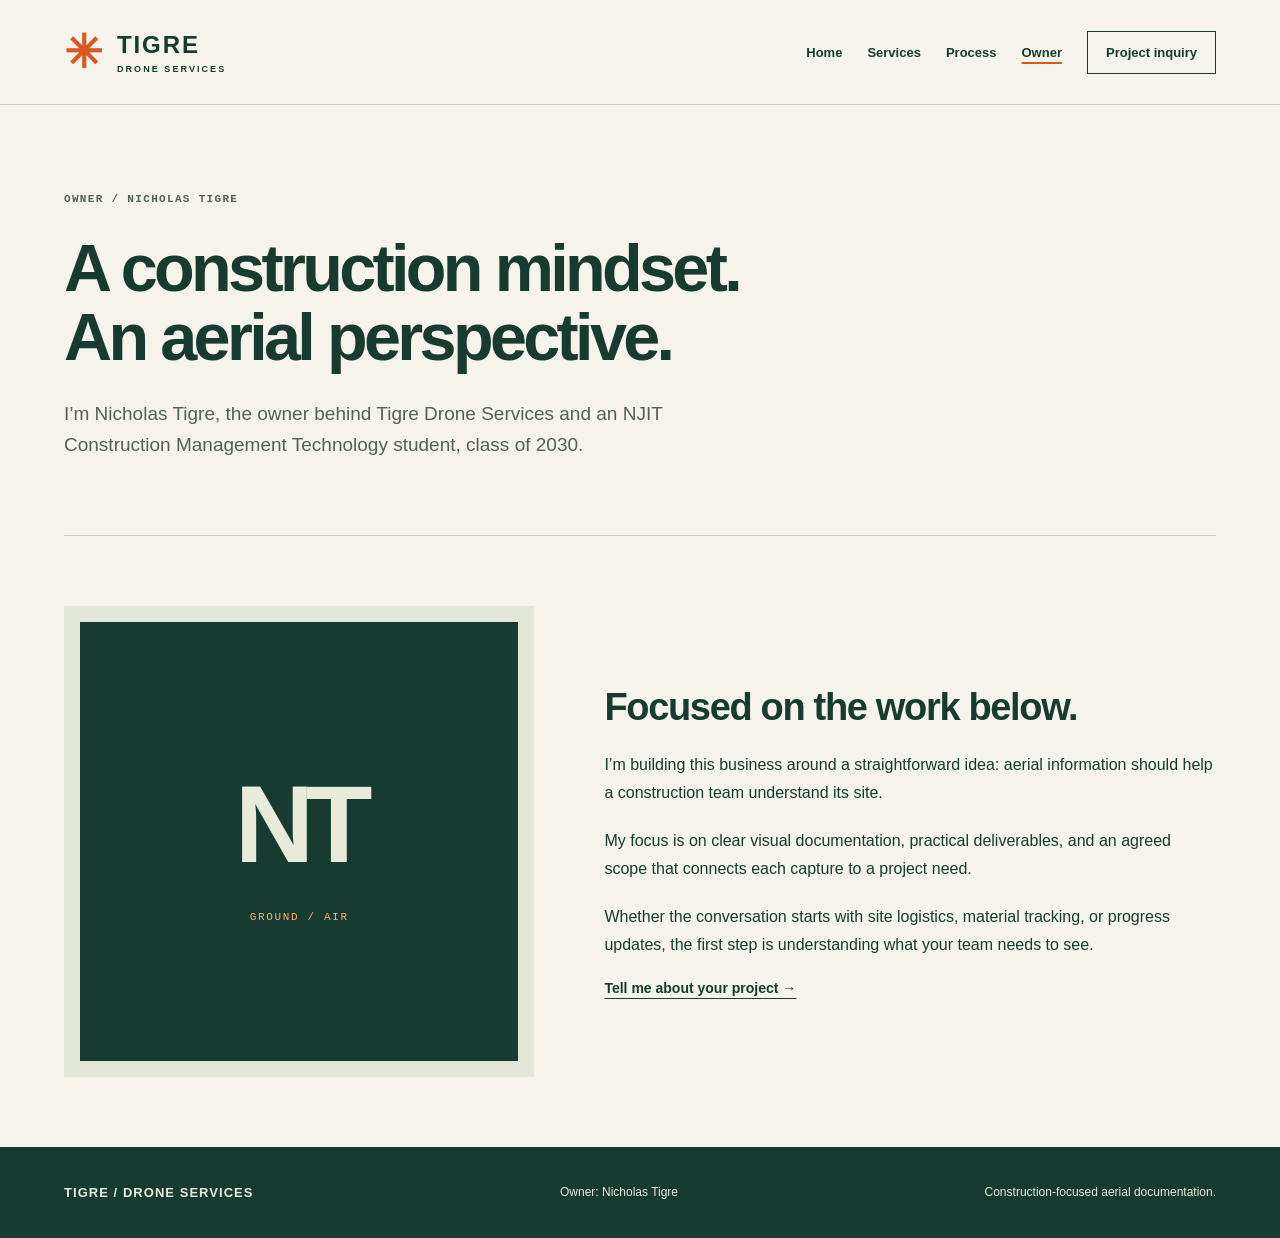
==== about.html @ 7b303418 "Transform portfolio into drone services business website" ====
﻿<!DOCTYPE html>
<html lang="en">
<head>
<meta charset="UTF-8">
<meta name="viewport" content="width=device-width, initial-scale=1.0">
<meta name="description" content="Meet the owner behind Tigre Drone Services.">
<title>Owner | Tigre Drone Services</title>
<link rel="stylesheet" href="styles.css">
<script src="script.js" defer></script>
</head>
<body>
<a class="skip-link" href="#main-content">Skip to main content</a>
<header class="site-header"><div class="header-inner"><a class="brand" href="index.html"><span class="brand-icon" aria-hidden="true">✳</span><span>TIGRE<span class="brand-sub">DRONE SERVICES</span></span></a><button id="menu-toggle" class="menu-toggle" aria-expanded="false" aria-controls="main-nav" hidden>Menu</button><nav id="main-nav" aria-label="Main navigation"><ul><li><a href="index.html">Home</a></li><li><a href="projects.html">Services</a></li><li><a href="skills.html">Process</a></li><li><a href="about.html" aria-current="page">Owner</a></li><li><a href="contact.html">Project inquiry</a></li></ul></nav></div></header>
<main id="main-content" tabindex="-1"><section class="page-intro"><p class="eyebrow">OWNER / NICHOLAS TIGRE</p><h1>A construction mindset.<br>An aerial perspective.</h1><p class="lead">I’m Nicholas Tigre, the owner behind Tigre Drone Services and an NJIT Construction Management Technology student, class of 2030.</p></section><section class="owner-layout"><div class="owner-mark" aria-hidden="true">NT<span>GROUND / AIR</span></div><div><h2>Focused on the work below.</h2><p>I’m building this business around a straightforward idea: aerial information should help a construction team understand its site.</p><p>My focus is on clear visual documentation, practical deliverables, and an agreed scope that connects each capture to a project need.</p><p>Whether the conversation starts with site logistics, material tracking, or progress updates, the first step is understanding what your team needs to see.</p><a class="text-link" href="contact.html">Tell me about your project →</a></div></section></main>
<footer class="site-footer"><a class="brand" href="index.html">TIGRE / DRONE SERVICES</a><p>Owner: Nicholas Tigre</p><p>Construction-focused aerial documentation.</p></footer>
</body>
</html>
---- styles.css ----
﻿:root{--ink:#173b30;--paper:#f5f3eb;--orange:#d85920;--line:#c9cec0;--muted:#506257}*{box-sizing:border-box}body{margin:0;background:var(--paper);color:var(--ink);font-family:Arial,Helvetica,sans-serif}a{color:inherit;text-underline-offset:5px}button,input,select,textarea{font:inherit}a:focus-visible,button:focus-visible,input:focus-visible,select:focus-visible,textarea:focus-visible{outline:3px solid var(--orange);outline-offset:5px}[hidden]{display:none!important}.skip-link{position:absolute;left:1rem;top:-100px;padding:1rem;background:var(--ink);color:white;z-index:5}.skip-link:focus{top:1rem}.site-header{border-bottom:1px solid var(--line)}.header-inner{max-width:1320px;margin:auto;padding:25px 5%;display:flex;align-items:center;justify-content:space-between;gap:24px}.brand{text-decoration:none;font-weight:800;letter-spacing:.08em;display:flex;align-items:center;gap:12px;font-size:24px}.brand-icon{color:var(--orange);font-size:46px}.brand-sub{display:block;font-size:9px;letter-spacing:.23em;margin-top:5px}nav ul{display:flex;gap:25px;align-items:center;list-style:none;padding:0;margin:0}nav a{display:block;padding:12px 0;text-decoration:none;font-size:13px;font-weight:600}nav a:hover,nav a[aria-current=page]{text-decoration:underline;text-decoration-color:var(--orange);text-decoration-thickness:2px}nav li:last-child a{border:1px solid var(--ink);padding:13px 18px}.menu-toggle{background:transparent;border:1px solid var(--ink);padding:12px 16px;color:var(--ink)}main{max-width:1320px;margin:auto;padding:0 5%}section{padding:70px 0}.hero{display:grid;grid-template-columns:1fr 1fr;gap:45px;align-items:center;padding:80px 0}.eyebrow,.number{font-family:Consolas,monospace;font-size:11px;letter-spacing:.12em;font-weight:600}.eyebrow{margin:0 0 25px;color:var(--muted)}h1{font-size:clamp(40px,5.2vw,72px);line-height:1.03;letter-spacing:-.055em;margin:0 0 28px;font-weight:700}h2{font-size:clamp(26px,3vw,38px);line-height:1.13;letter-spacing:-.035em;margin:0 0 22px}h3{font-size:23px;letter-spacing:-.03em;margin:24px 0 14px}p{line-height:1.75;font-size:16px;margin:0 0 20px}.lead{font-size:19px;max-width:590px;color:var(--muted);line-height:1.6}.actions{display:flex;gap:24px;align-items:center;flex-wrap:wrap;margin:32px 0}.button{display:inline-flex;justify-content:space-between;gap:28px;background:var(--ink);color:#fff;text-decoration:none;border:0;padding:18px 23px;font-size:14px;font-weight:600;cursor:pointer}.button:hover{background:#275743}.text-link{font-size:14px;font-weight:600}.caption{font-size:12px;color:var(--muted)}.map-frame{background:var(--ink);color:#fff;transform:rotate(1deg);box-shadow:12px 14px 0 #e2e4d7}.map-frame svg{display:block;width:100%;height:auto}.map-label,.map-key{display:flex;justify-content:space-between;gap:15px;padding:17px;font-family:Consolas,monospace;font-size:10px}.map-label span{color:#ffad76}.map-key{color:#d4dccb;flex-wrap:wrap}.map-key i{display:inline-block;width:15px;border-top:2px solid #f3ab65;margin:0 7px 3px 0}.intro-band{border-top:1px solid var(--line);border-bottom:1px solid var(--line);display:grid;grid-template-columns:1fr 2fr;gap:40px;padding:35px 0;align-items:start}.intro-band p{margin:0}.intro-band>p:last-child{font-size:23px;line-height:1.5;max-width:730px}.section-heading{display:flex;justify-content:space-between;align-items:center;gap:20px;margin-bottom:22px}.cards{display:grid;grid-template-columns:repeat(3,1fr);gap:30px}.cards article{border-top:3px solid var(--ink);padding:27px 0}.number{color:var(--orange)}.cards p{color:var(--muted)}.page-intro{padding:85px 0 55px;border-bottom:1px solid var(--line)}.page-intro h1{max-width:900px}.page-intro .lead{max-width:700px}.service-list article{display:grid;grid-template-columns:90px 1fr;gap:25px;padding:38px 0;border-bottom:1px solid var(--line)}.service-list article:first-child{padding-top:0}.service-list article p{max-width:760px}.detail{font-size:14px;color:var(--muted)}.notice{background:#e7eadd;padding:28px;border-left:3px solid var(--orange);margin:15px 0 35px}.notice h2,.notice h3{font-size:21px;margin:0 0 12px}.notice p{margin:0;font-size:14px}.cta{display:flex;align-items:center;justify-content:space-between;gap:25px}.cta h2{max-width:580px;margin:0}.steps{display:grid;grid-template-columns:1fr 1fr;gap:45px}.steps article{border-top:1px solid var(--line);padding-top:25px}.steps h2{margin-top:22px;font-size:29px}.owner-layout{display:grid;grid-template-columns:1fr 1.3fr;gap:70px;align-items:center}.owner-mark{aspect-ratio:1;background:var(--ink);color:#e8ebda;display:flex;flex-direction:column;justify-content:center;align-items:center;font-size:110px;font-weight:bold;letter-spacing:-.08em;border:16px solid #e1e6d7}.owner-mark span{font:11px Consolas,monospace;letter-spacing:.15em;color:#ffad76;margin-top:24px}.inquiry-layout{display:grid;grid-template-columns:1fr 1.3fr;gap:70px}label{display:block;font-size:14px;font-weight:600;margin:0 0 9px}input,textarea,select{display:block;width:100%;background:#fffdf7;border:1px solid #8d9c8e;border-radius:0;padding:13px;color:var(--ink);margin:0 0 24px;min-width:0}textarea{resize:vertical}.secondary-button{padding:12px 18px;border:1px solid var(--ink);background:transparent;color:var(--ink);cursor:pointer}#message-result{margin-top:30px}.site-footer{background:var(--ink);color:#e8ebdc;padding:35px max(5%,calc((100vw - 1188px)/2));display:flex;align-items:center;justify-content:space-between;gap:24px;flex-wrap:wrap}.site-footer .brand{font-size:13px}.site-footer p{font-size:12px;margin:0}
@media(max-width:850px){nav ul{gap:15px}.hero{gap:25px}h1{font-size:48px}.owner-layout,.inquiry-layout{gap:35px}.map-frame{transform:none}.cards{gap:20px}}
@media(max-width:700px){.header-inner{flex-wrap:wrap;padding-block:18px}.brand{font-size:21px}nav{width:100%}nav ul{flex-direction:column;align-items:stretch;gap:3px}nav a{padding:14px 0}.menu-toggle{margin-left:auto}.js-menu nav:not(.is-open){display:none}.hero{grid-template-columns:1fr;padding:48px 0;gap:38px}h1{font-size:clamp(38px,9vw,60px)}.hero .lead{font-size:18px}.intro-band,.cards,.steps,.owner-layout,.inquiry-layout{grid-template-columns:1fr;gap:25px}.intro-band>p:last-child{font-size:21px}section{padding:45px 0}.page-intro{padding:50px 0 35px}.section-heading,.cta{align-items:flex-start;flex-direction:column}.service-list article{grid-template-columns:35px 1fr;gap:15px}.owner-mark{max-width:320px;width:100%}.site-footer{align-items:flex-start;flex-direction:column}.site-footer p{font-size:12px}.map-label,.map-key{font-size:9px}main{overflow-wrap:break-word}}
@media(prefers-reduced-motion:no-preference){a,button{transition:background-color .15s ease}}

@media(min-width:701px){.menu-toggle{display:none}}
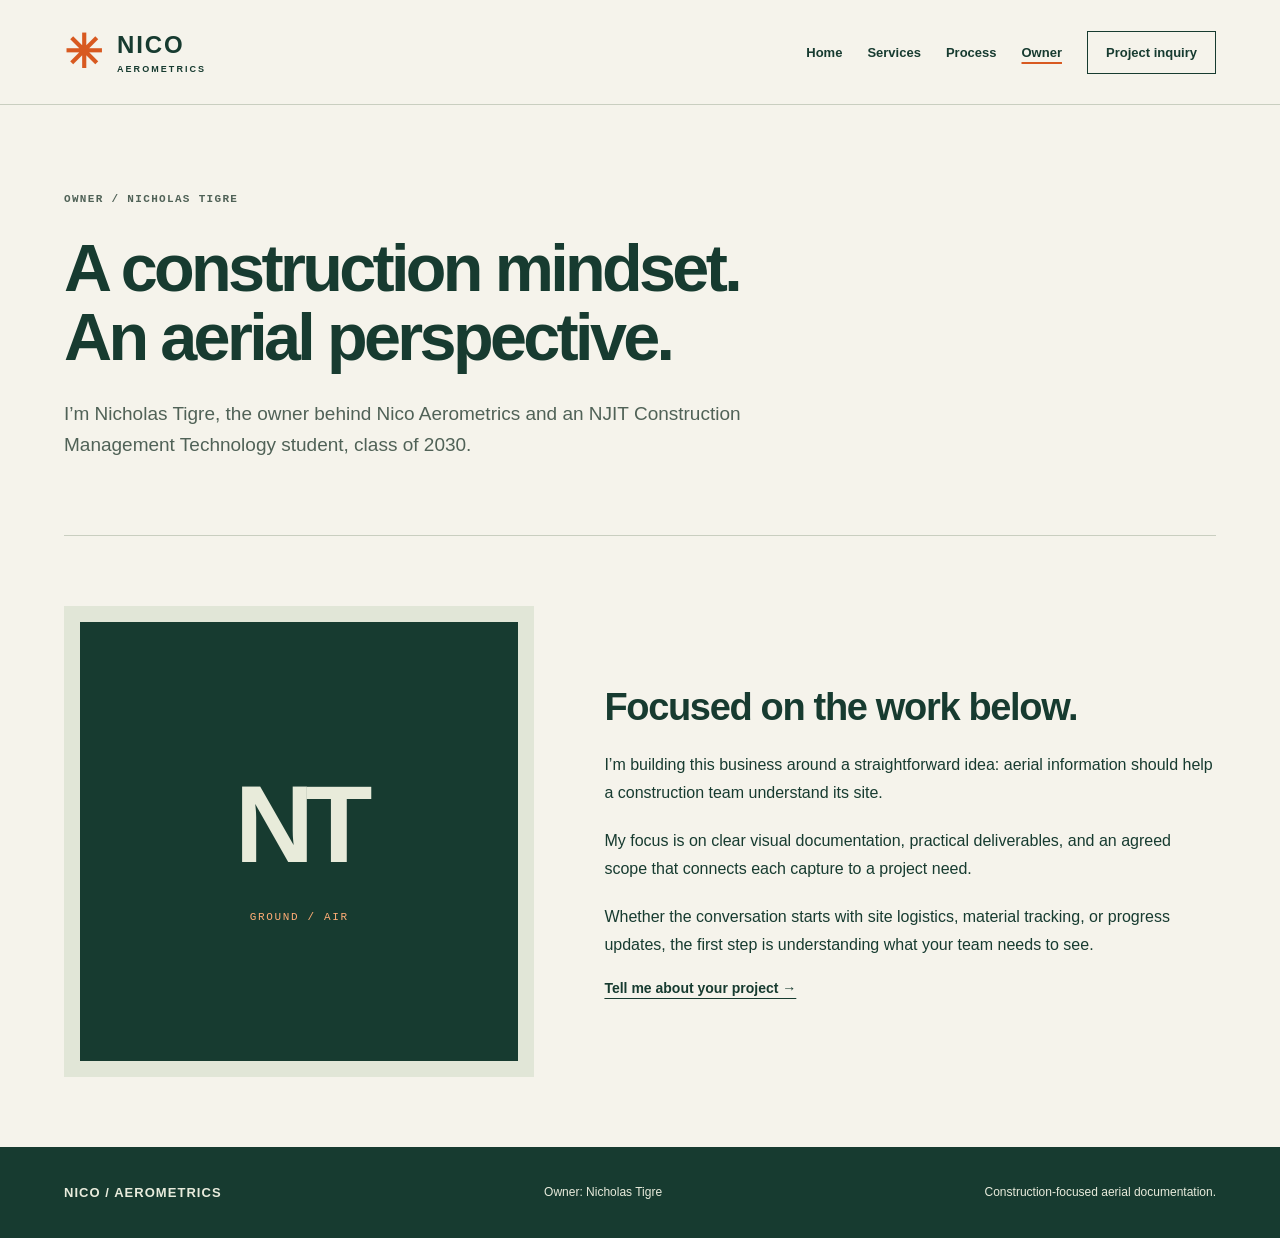
==== commit 3d9e698f: "Rename business to Nico Aerometrics" ====
--- a/about.html
+++ b/about.html
@@ -3,15 +3,15 @@
 <head>
 <meta charset="UTF-8">
 <meta name="viewport" content="width=device-width, initial-scale=1.0">
-<meta name="description" content="Meet the owner behind Tigre Drone Services.">
-<title>Owner | Tigre Drone Services</title>
+<meta name="description" content="Meet the owner behind Nico Aerometrics.">
+<title>Owner | Nico Aerometrics</title>
 <link rel="stylesheet" href="styles.css">
 <script src="script.js" defer></script>
 </head>
 <body>
 <a class="skip-link" href="#main-content">Skip to main content</a>
-<header class="site-header"><div class="header-inner"><a class="brand" href="index.html"><span class="brand-icon" aria-hidden="true">✳</span><span>TIGRE<span class="brand-sub">DRONE SERVICES</span></span></a><button id="menu-toggle" class="menu-toggle" aria-expanded="false" aria-controls="main-nav" hidden>Menu</button><nav id="main-nav" aria-label="Main navigation"><ul><li><a href="index.html">Home</a></li><li><a href="projects.html">Services</a></li><li><a href="skills.html">Process</a></li><li><a href="about.html" aria-current="page">Owner</a></li><li><a href="contact.html">Project inquiry</a></li></ul></nav></div></header>
-<main id="main-content" tabindex="-1"><section class="page-intro"><p class="eyebrow">OWNER / NICHOLAS TIGRE</p><h1>A construction mindset.<br>An aerial perspective.</h1><p class="lead">I’m Nicholas Tigre, the owner behind Tigre Drone Services and an NJIT Construction Management Technology student, class of 2030.</p></section><section class="owner-layout"><div class="owner-mark" aria-hidden="true">NT<span>GROUND / AIR</span></div><div><h2>Focused on the work below.</h2><p>I’m building this business around a straightforward idea: aerial information should help a construction team understand its site.</p><p>My focus is on clear visual documentation, practical deliverables, and an agreed scope that connects each capture to a project need.</p><p>Whether the conversation starts with site logistics, material tracking, or progress updates, the first step is understanding what your team needs to see.</p><a class="text-link" href="contact.html">Tell me about your project →</a></div></section></main>
-<footer class="site-footer"><a class="brand" href="index.html">TIGRE / DRONE SERVICES</a><p>Owner: Nicholas Tigre</p><p>Construction-focused aerial documentation.</p></footer>
+<header class="site-header"><div class="header-inner"><a class="brand" href="index.html"><span class="brand-icon" aria-hidden="true">✳</span><span>NICO<span class="brand-sub">AEROMETRICS</span></span></a><button id="menu-toggle" class="menu-toggle" aria-expanded="false" aria-controls="main-nav" hidden>Menu</button><nav id="main-nav" aria-label="Main navigation"><ul><li><a href="index.html">Home</a></li><li><a href="projects.html">Services</a></li><li><a href="skills.html">Process</a></li><li><a href="about.html" aria-current="page">Owner</a></li><li><a href="contact.html">Project inquiry</a></li></ul></nav></div></header>
+<main id="main-content" tabindex="-1"><section class="page-intro"><p class="eyebrow">OWNER / NICHOLAS TIGRE</p><h1>A construction mindset.<br>An aerial perspective.</h1><p class="lead">I’m Nicholas Tigre, the owner behind Nico Aerometrics and an NJIT Construction Management Technology student, class of 2030.</p></section><section class="owner-layout"><div class="owner-mark" aria-hidden="true">NT<span>GROUND / AIR</span></div><div><h2>Focused on the work below.</h2><p>I’m building this business around a straightforward idea: aerial information should help a construction team understand its site.</p><p>My focus is on clear visual documentation, practical deliverables, and an agreed scope that connects each capture to a project need.</p><p>Whether the conversation starts with site logistics, material tracking, or progress updates, the first step is understanding what your team needs to see.</p><a class="text-link" href="contact.html">Tell me about your project →</a></div></section></main>
+<footer class="site-footer"><a class="brand" href="index.html">NICO / AEROMETRICS</a><p>Owner: Nicholas Tigre</p><p>Construction-focused aerial documentation.</p></footer>
 </body>
 </html>
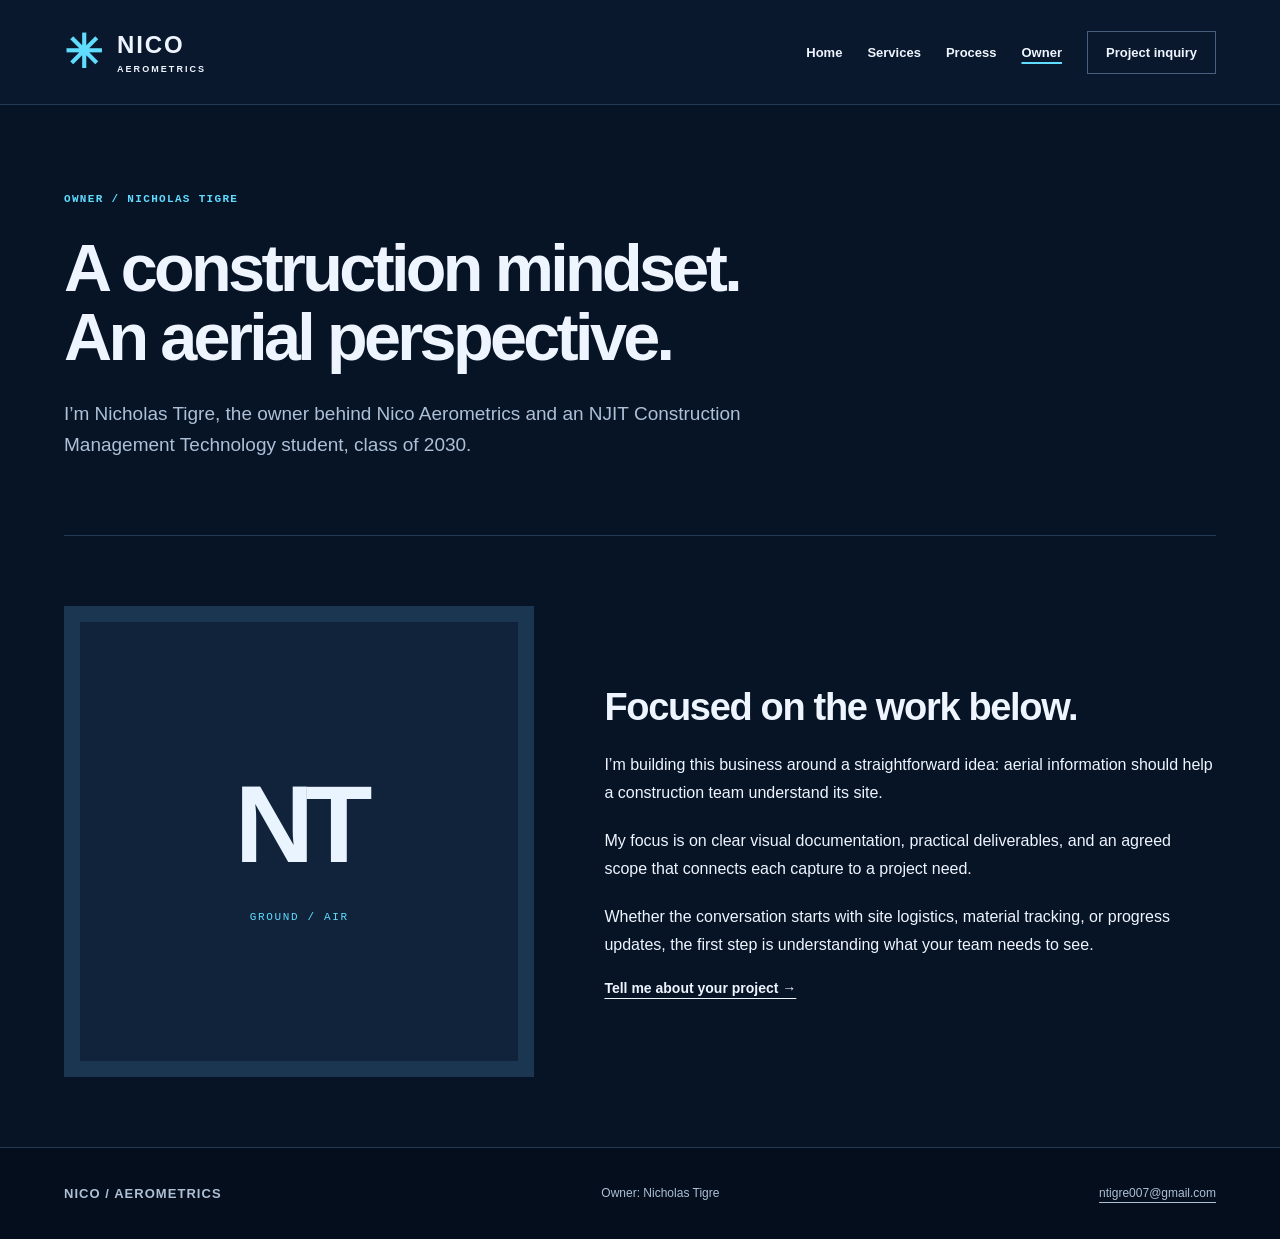
==== commit 54bab063: "Redesign site with navy theme city imagery and scrolling contact section" ====
--- a/about.html
+++ b/about.html
@@ -12,6 +12,6 @@
 <a class="skip-link" href="#main-content">Skip to main content</a>
 <header class="site-header"><div class="header-inner"><a class="brand" href="index.html"><span class="brand-icon" aria-hidden="true">✳</span><span>NICO<span class="brand-sub">AEROMETRICS</span></span></a><button id="menu-toggle" class="menu-toggle" aria-expanded="false" aria-controls="main-nav" hidden>Menu</button><nav id="main-nav" aria-label="Main navigation"><ul><li><a href="index.html">Home</a></li><li><a href="projects.html">Services</a></li><li><a href="skills.html">Process</a></li><li><a href="about.html" aria-current="page">Owner</a></li><li><a href="contact.html">Project inquiry</a></li></ul></nav></div></header>
 <main id="main-content" tabindex="-1"><section class="page-intro"><p class="eyebrow">OWNER / NICHOLAS TIGRE</p><h1>A construction mindset.<br>An aerial perspective.</h1><p class="lead">I’m Nicholas Tigre, the owner behind Nico Aerometrics and an NJIT Construction Management Technology student, class of 2030.</p></section><section class="owner-layout"><div class="owner-mark" aria-hidden="true">NT<span>GROUND / AIR</span></div><div><h2>Focused on the work below.</h2><p>I’m building this business around a straightforward idea: aerial information should help a construction team understand its site.</p><p>My focus is on clear visual documentation, practical deliverables, and an agreed scope that connects each capture to a project need.</p><p>Whether the conversation starts with site logistics, material tracking, or progress updates, the first step is understanding what your team needs to see.</p><a class="text-link" href="contact.html">Tell me about your project →</a></div></section></main>
-<footer class="site-footer"><a class="brand" href="index.html">NICO / AEROMETRICS</a><p>Owner: Nicholas Tigre</p><p>Construction-focused aerial documentation.</p></footer>
+<footer class="site-footer"><a class="brand" href="index.html">NICO / AEROMETRICS</a><p>Owner: Nicholas Tigre</p><p><a href="mailto:ntigre007@gmail.com">ntigre007@gmail.com</a></p></footer>
 </body>
 </html>
--- a/styles.css
+++ b/styles.css
@@ -4,3 +4,72 @@
 @media(prefers-reduced-motion:no-preference){a,button{transition:background-color .15s ease}}
 
 @media(min-width:701px){.menu-toggle{display:none}}
+
+/* Navy visual system shared by all pages. */
+:root { --ink:#eef5ff; --paper:#071426; --orange:#60dcff; --line:#253a54; --muted:#adc0d7; color-scheme:dark; }
+body { background:#071426; }
+.site-header { background:#09182c; }
+.brand-icon { color:#60dcff; }
+nav li:last-child a { border-color:#45617f; }
+.button { background:#60dcff; color:#061426; }
+.button:hover { background:#9bebff; }
+a:focus-visible,button:focus-visible,input:focus-visible,select:focus-visible,textarea:focus-visible { outline-color:#60dcff; }
+.skip-link { background:#60dcff; color:#071426; }
+.notice { background:#10233b; }
+.owner-mark { background:#10233b; border-color:#1b3651; color:#e9f4ff; }
+.owner-mark span { color:#60dcff; }
+input,textarea,select { background:#0c2037; border-color:#49617c; color:#eef5ff; }
+input::placeholder,textarea::placeholder { color:#adc0d7; }
+.site-footer { background:#050e1c; color:#adc0d7; border-top:1px solid #253a54; }
+.cards article { border-top:1px solid #3d6a88; }
+.eyebrow { color:#60dcff; }
+.home-main { max-width:none; padding:0; }
+.home-sections { max-width:1320px; padding:0 5%; margin:auto; }
+.city-hero { position:relative; min-height:700px; min-height:calc(100svh - 110px); display:flex; align-items:center; padding:85px max(5%,calc((100vw - 1188px)/2)) 110px; overflow:hidden; isolation:isolate; background:#08172b; }
+.hero-photo,.hero-shade { position:absolute; inset:0; width:100%; height:100%; object-fit:cover; z-index:-2; }
+.hero-photo { object-position:center 58%; }
+.hero-shade { z-index:-1; background:linear-gradient(90deg,rgba(4,14,31,.95) 0%,rgba(5,18,36,.78) 43%,rgba(5,18,36,.25) 100%),linear-gradient(0deg,#071426 0%,transparent 45%); }
+.hero-content { max-width:810px; }
+.hero-content h1 { font-size:clamp(58px,7.8vw,110px); letter-spacing:-.055em; line-height:.98; }
+.hero-content .lead { color:#d6e5f7; max-width:500px; font-size:20px; }
+.hero-content .eyebrow { font-size:11px; letter-spacing:.19em; }
+.hero-bottom { position:absolute; bottom:30px; left:5%; right:5%; display:flex; justify-content:space-between; gap:20px; border-top:1px solid #53667c; padding-top:22px; font:10px Consolas,monospace; letter-spacing:.12em; color:#c3d7ed; }
+.home-sections>section { padding-block:90px; scroll-margin-top:24px; }
+.home-sections .intro-band { border-top:0; padding-block:65px; }
+.intro-band>div p { max-width:730px; color:var(--muted); }
+.home-sections .section-heading { align-items:flex-end; margin-bottom:40px; }
+.home-sections .cards article { background:linear-gradient(145deg,#10253d,#09182b); padding:32px 26px; }
+.home-sections .cards h3 { font-size:24px; }
+.gallery-note { font-size:12px; color:var(--muted); line-height:1.7; }
+.city-gallery { display:grid; grid-template-columns:1.5fr 1fr; gap:26px; }
+.city-gallery figure { margin:0; min-width:0; }
+.city-gallery img { width:100%; height:430px; object-fit:cover; display:block; border:1px solid var(--line); }
+.city-gallery figcaption { display:flex; justify-content:space-between; gap:10px; padding:18px 0; color:#adc0d7; font:10px Consolas,monospace; letter-spacing:.08em; }
+.home-process,.owner-strip { display:grid; grid-template-columns:1fr 1fr; gap:90px; border-top:1px solid var(--line); }
+.process-list { list-style:none; padding:0; margin:0; }
+.process-list li { display:flex; gap:25px; border-bottom:1px solid var(--line); padding:22px 0; }
+.process-list li:first-child { padding-top:0; }
+.process-list li>span { font:12px Consolas,monospace; color:#60dcff; padding-top:4px; }
+.process-list h3 { margin:0 0 10px; font-size:22px; }
+.process-list p,.owner-strip p { color:var(--muted); }
+.contact-section { border-top:1px solid #345475; background:radial-gradient(ellipse at 90% 0%,#123557 0%,transparent 65%); }
+.contact-section h2 { font-size:clamp(38px,5.5vw,66px); }
+.contact-section>p:not(.eyebrow) { color:var(--muted); }
+.contact-email { display:inline-flex; gap:35px; align-items:center; color:#60dcff; font-size:clamp(21px,3.6vw,46px); text-decoration:none; border-bottom:1px solid #3d789b; padding:12px 0 20px; max-width:100%; overflow-wrap:anywhere; }
+.contact-email:hover { color:#b8f2ff; }
+.contact-bottom { margin-top:45px; display:flex; justify-content:space-between; gap:20px; flex-wrap:wrap; font-size:12px; color:var(--muted); }
+@media(max-width:850px) { .home-process,.owner-strip { gap:35px; }.city-gallery img { height:350px; } }
+@media(max-width:700px) {
+.city-hero { min-height:680px; padding:70px 5% 110px; }
+.hero-content h1 { font-size:clamp(55px,12vw,78px); }
+.hero-content .lead { font-size:18px; }
+.hero-shade { background:linear-gradient(90deg,rgba(4,14,31,.92),rgba(5,18,36,.65)),linear-gradient(0deg,#071426,transparent); }
+.hero-bottom { flex-direction:column; font-size:9px; gap:12px; }
+.home-sections>section { padding-block:55px; }
+.home-process,.owner-strip,.city-gallery { grid-template-columns:1fr; gap:30px; }
+.city-gallery img { height:300px; }
+.home-sections .section-heading { align-items:flex-start; }
+.contact-email { gap:12px; font-size:clamp(20px,5.8vw,35px); }
+.contact-bottom { flex-direction:column; }
+}
+@media(prefers-reduced-motion:no-preference) { html { scroll-behavior:smooth; } }
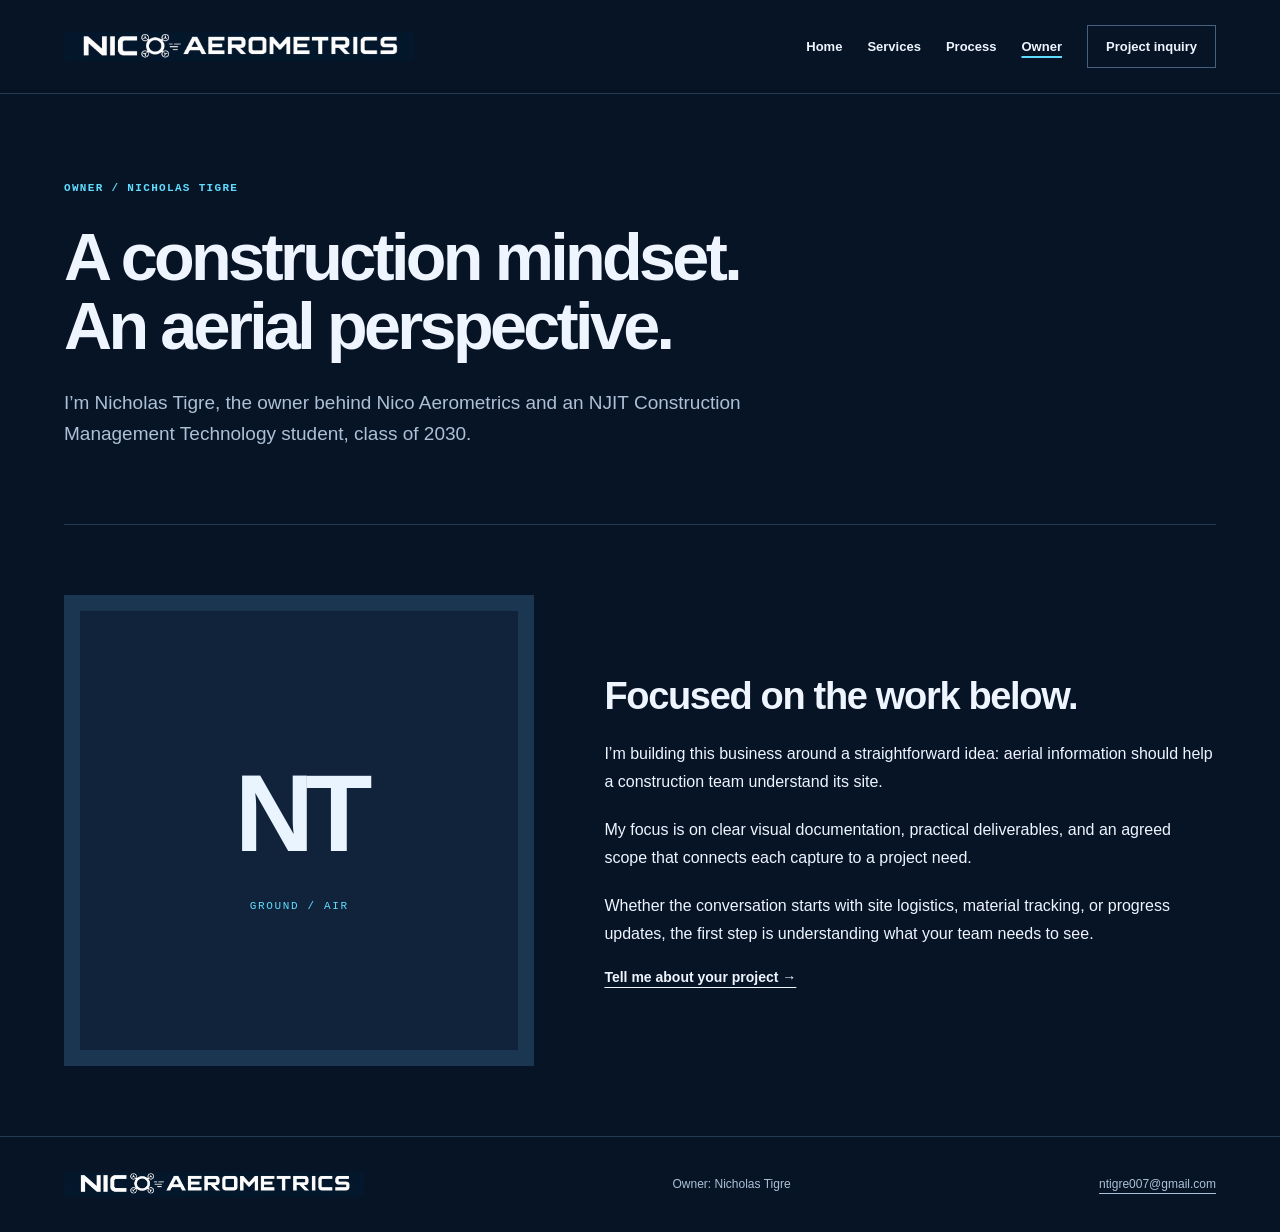
==== commit e621a237: "Publish approved Nico Aerometrics drone wordmark" ====
--- a/about.html
+++ b/about.html
@@ -10,8 +10,8 @@
 </head>
 <body>
 <a class="skip-link" href="#main-content">Skip to main content</a>
-<header class="site-header"><div class="header-inner"><a class="brand" href="index.html"><span class="brand-icon" aria-hidden="true">✳</span><span>NICO<span class="brand-sub">AEROMETRICS</span></span></a><button id="menu-toggle" class="menu-toggle" aria-expanded="false" aria-controls="main-nav" hidden>Menu</button><nav id="main-nav" aria-label="Main navigation"><ul><li><a href="index.html">Home</a></li><li><a href="projects.html">Services</a></li><li><a href="skills.html">Process</a></li><li><a href="about.html" aria-current="page">Owner</a></li><li><a href="contact.html">Project inquiry</a></li></ul></nav></div></header>
+<header class="site-header"><div class="header-inner"><a class="brand brand-logo" href="index.html"><img src="assets/nico-aerometrics-logo.png" alt="Nico Aerometrics — Home" width="2172" height="724"></a><button id="menu-toggle" class="menu-toggle" aria-expanded="false" aria-controls="main-nav" hidden>Menu</button><nav id="main-nav" aria-label="Main navigation"><ul><li><a href="index.html">Home</a></li><li><a href="projects.html">Services</a></li><li><a href="skills.html">Process</a></li><li><a href="about.html" aria-current="page">Owner</a></li><li><a href="contact.html">Project inquiry</a></li></ul></nav></div></header>
 <main id="main-content" tabindex="-1"><section class="page-intro"><p class="eyebrow">OWNER / NICHOLAS TIGRE</p><h1>A construction mindset.<br>An aerial perspective.</h1><p class="lead">I’m Nicholas Tigre, the owner behind Nico Aerometrics and an NJIT Construction Management Technology student, class of 2030.</p></section><section class="owner-layout"><div class="owner-mark" aria-hidden="true">NT<span>GROUND / AIR</span></div><div><h2>Focused on the work below.</h2><p>I’m building this business around a straightforward idea: aerial information should help a construction team understand its site.</p><p>My focus is on clear visual documentation, practical deliverables, and an agreed scope that connects each capture to a project need.</p><p>Whether the conversation starts with site logistics, material tracking, or progress updates, the first step is understanding what your team needs to see.</p><a class="text-link" href="contact.html">Tell me about your project →</a></div></section></main>
-<footer class="site-footer"><a class="brand" href="index.html">NICO / AEROMETRICS</a><p>Owner: Nicholas Tigre</p><p><a href="mailto:ntigre007@gmail.com">ntigre007@gmail.com</a></p></footer>
+<footer class="site-footer"><a class="brand brand-logo" href="index.html"><img src="assets/nico-aerometrics-logo.png" alt="Nico Aerometrics — Home" width="2172" height="724"></a><p>Owner: Nicholas Tigre</p><p><a href="mailto:ntigre007@gmail.com">ntigre007@gmail.com</a></p></footer>
 </body>
 </html>
--- a/styles.css
+++ b/styles.css
@@ -73,3 +73,37 @@
 .contact-bottom { flex-direction:column; }
 }
 @media(prefers-reduced-motion:no-preference) { html { scroll-behavior:smooth; } }
+
+/* Design-review preview only. */
+.preview-banner {
+  padding: 13px 5%;
+  background: #14334e;
+  border-bottom: 1px solid #3b6c8b;
+  color: #d9f3ff;
+  font: 11px/1.8 Consolas, monospace;
+  letter-spacing: .04em;
+}
+.preview-banner a { display: inline-block; margin-left: 16px; }
+
+/* Approved single-line wordmark; crop the image's presentation margins in CSS. */
+.brand-logo {
+  display: block;
+  width: 350px;
+  max-width: 100%;
+  flex-shrink: 0;
+  line-height: 0;
+}
+.brand-logo img {
+  display: block;
+  width: 100%;
+  height: auto;
+  aspect-ratio: 12 / 1;
+  object-fit: cover;
+  object-position: center;
+}
+.site-header, .site-footer { background: #071426; }
+.site-footer .brand-logo { width: 300px; }
+@media (max-width: 700px) {
+  .header-inner > .brand-logo { width: min(350px, calc(100% - 95px)); }
+  .site-footer .brand-logo { width: min(300px, 100%); }
+}
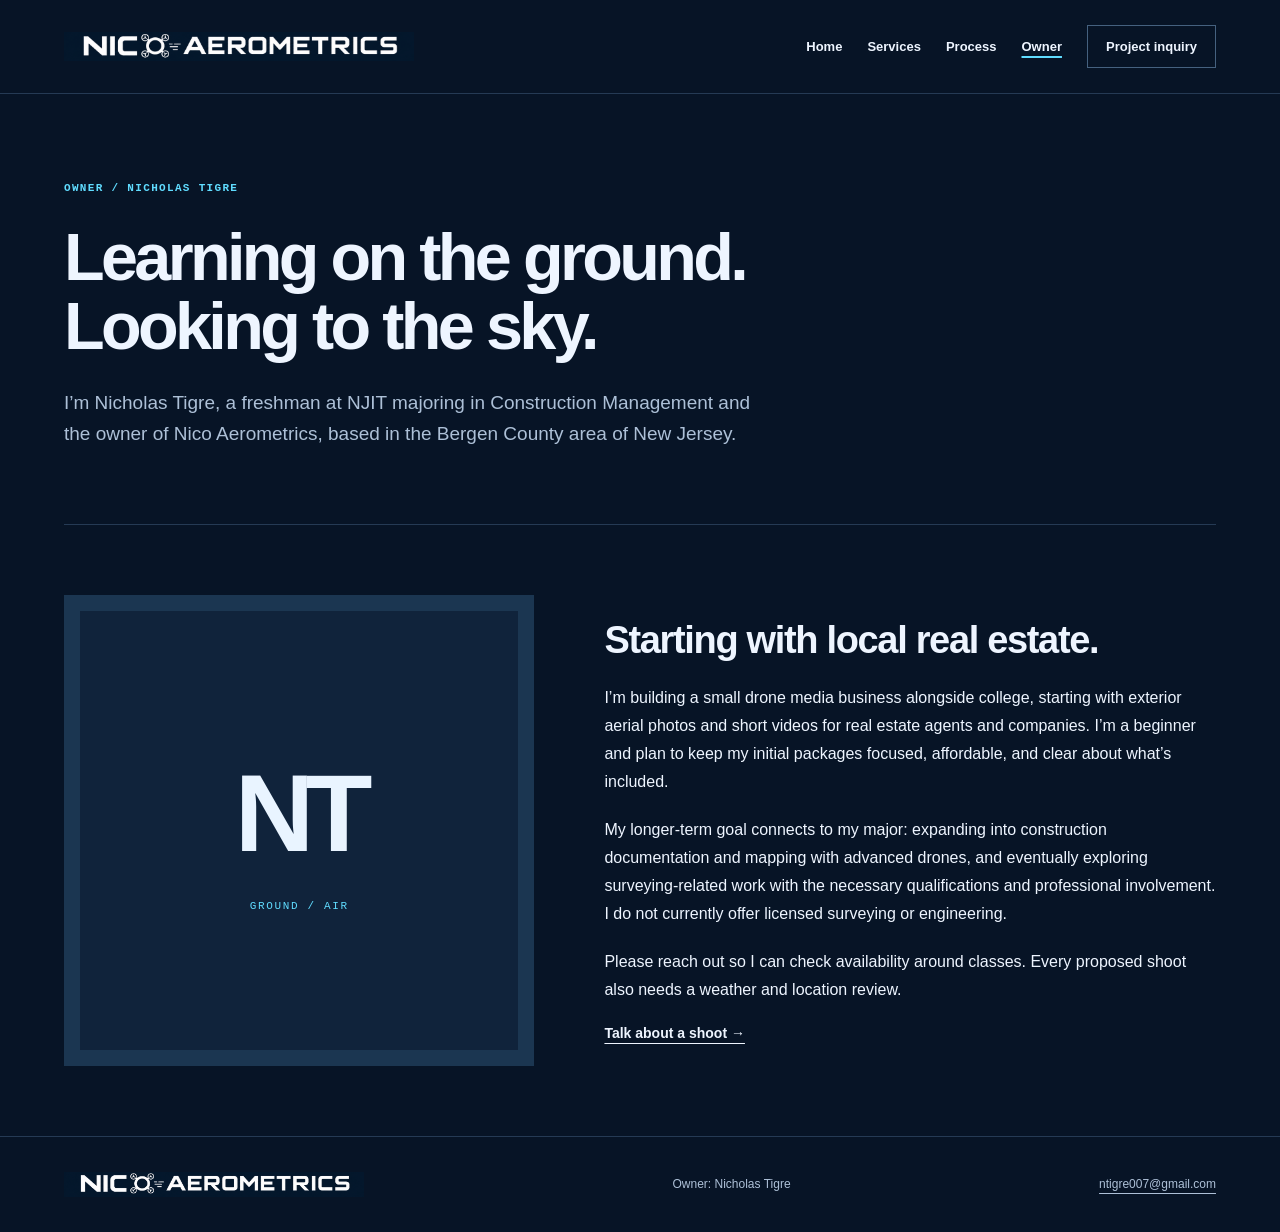
==== commit 06e052a3: "Focus Nico Aerometrics on real estate media and home tours" ====
--- a/about.html
+++ b/about.html
@@ -3,7 +3,7 @@
 <head>
 <meta charset="UTF-8">
 <meta name="viewport" content="width=device-width, initial-scale=1.0">
-<meta name="description" content="Meet the owner behind Nico Aerometrics.">
+<meta name="description" content="Meet Nicholas Tigre, an NJIT freshman majoring in Construction Management.">
 <title>Owner | Nico Aerometrics</title>
 <link rel="stylesheet" href="styles.css">
 <script src="script.js" defer></script>
@@ -11,7 +11,7 @@
 <body>
 <a class="skip-link" href="#main-content">Skip to main content</a>
 <header class="site-header"><div class="header-inner"><a class="brand brand-logo" href="index.html"><img src="assets/nico-aerometrics-logo.png" alt="Nico Aerometrics — Home" width="2172" height="724"></a><button id="menu-toggle" class="menu-toggle" aria-expanded="false" aria-controls="main-nav" hidden>Menu</button><nav id="main-nav" aria-label="Main navigation"><ul><li><a href="index.html">Home</a></li><li><a href="projects.html">Services</a></li><li><a href="skills.html">Process</a></li><li><a href="about.html" aria-current="page">Owner</a></li><li><a href="contact.html">Project inquiry</a></li></ul></nav></div></header>
-<main id="main-content" tabindex="-1"><section class="page-intro"><p class="eyebrow">OWNER / NICHOLAS TIGRE</p><h1>A construction mindset.<br>An aerial perspective.</h1><p class="lead">I’m Nicholas Tigre, the owner behind Nico Aerometrics and an NJIT Construction Management Technology student, class of 2030.</p></section><section class="owner-layout"><div class="owner-mark" aria-hidden="true">NT<span>GROUND / AIR</span></div><div><h2>Focused on the work below.</h2><p>I’m building this business around a straightforward idea: aerial information should help a construction team understand its site.</p><p>My focus is on clear visual documentation, practical deliverables, and an agreed scope that connects each capture to a project need.</p><p>Whether the conversation starts with site logistics, material tracking, or progress updates, the first step is understanding what your team needs to see.</p><a class="text-link" href="contact.html">Tell me about your project →</a></div></section></main>
+<main id="main-content" tabindex="-1"><section class="page-intro"><p class="eyebrow">OWNER / NICHOLAS TIGRE</p><h1>Learning on the ground.<br>Looking to the sky.</h1><p class="lead">I’m Nicholas Tigre, a freshman at NJIT majoring in Construction Management and the owner of Nico Aerometrics, based in the Bergen County area of New Jersey.</p></section><section class="owner-layout"><div class="owner-mark" aria-hidden="true">NT<span>GROUND / AIR</span></div><div><h2>Starting with local real estate.</h2><p>I’m building a small drone media business alongside college, starting with exterior aerial photos and short videos for real estate agents and companies. I’m a beginner and plan to keep my initial packages focused, affordable, and clear about what’s included.</p><p>My longer-term goal connects to my major: expanding into construction documentation and mapping with advanced drones, and eventually exploring surveying-related work with the necessary qualifications and professional involvement. I do not currently offer licensed surveying or engineering.</p><p>Please reach out so I can check availability around classes. Every proposed shoot also needs a weather and location review.</p><a class="text-link" href="contact.html">Talk about a shoot →</a></div></section></main>
 <footer class="site-footer"><a class="brand brand-logo" href="index.html"><img src="assets/nico-aerometrics-logo.png" alt="Nico Aerometrics — Home" width="2172" height="724"></a><p>Owner: Nicholas Tigre</p><p><a href="mailto:ntigre007@gmail.com">ntigre007@gmail.com</a></p></footer>
 </body>
 </html>
--- a/styles.css
+++ b/styles.css
@@ -107,3 +107,7 @@
   .header-inner > .brand-logo { width: min(350px, calc(100% - 95px)); }
   .site-footer .brand-logo { width: min(300px, 100%); }
 }
+
+.package-price{font-size:30px;font-weight:700;color:var(--orange);margin-bottom:16px}.package-cards article{padding:28px 22px;background:#10233b}.package-cards + .detail{margin-top:24px}
+
+@media(min-width:701px){.package-cards{grid-template-columns:repeat(2,minmax(0,1fr))}}
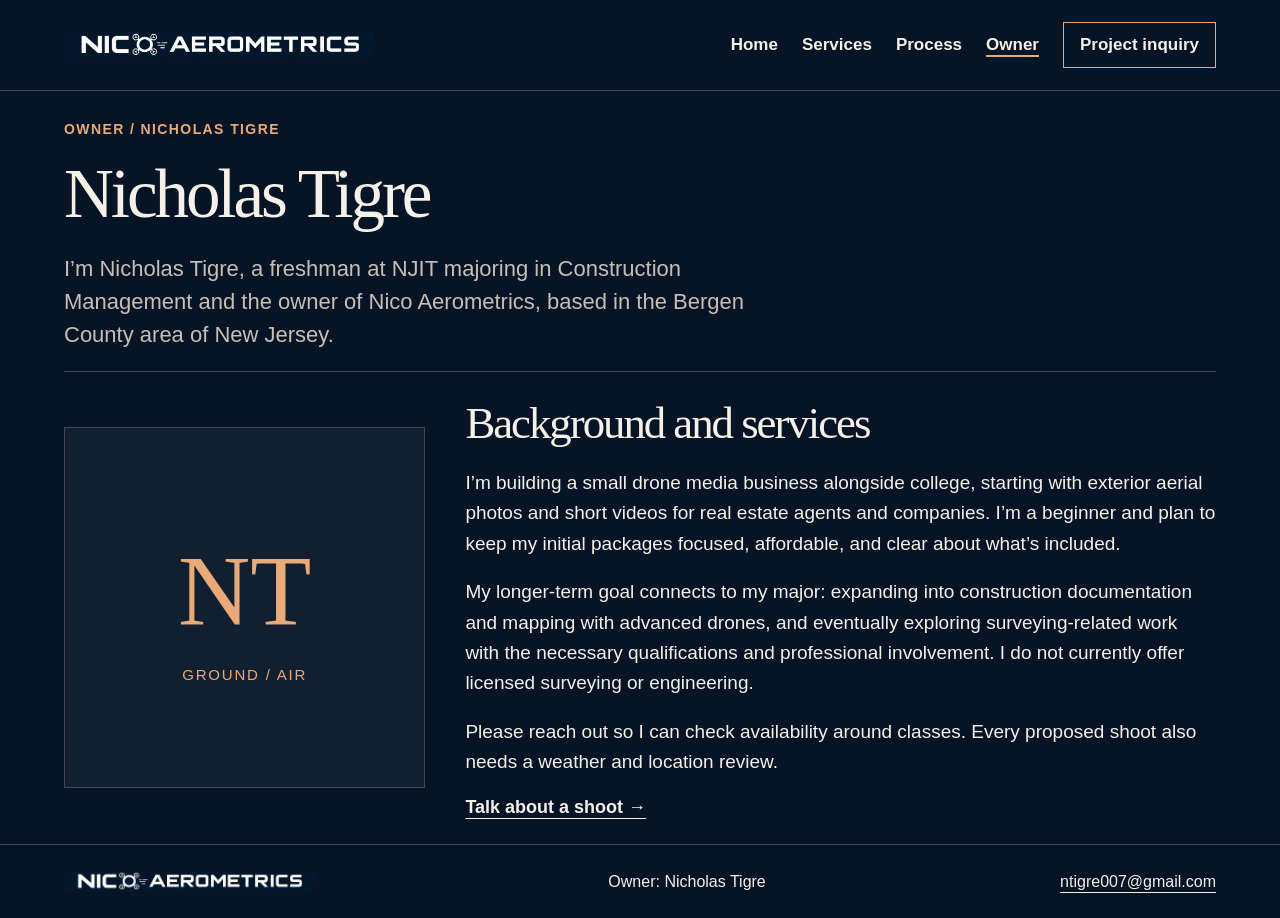
==== commit b1ae8fba: "Use direct service copy and tighten page layouts" ====
--- a/about.html
+++ b/about.html
@@ -11,7 +11,7 @@
 <body>
 <a class="skip-link" href="#main-content">Skip to main content</a>
 <header class="site-header"><div class="header-inner"><a class="brand brand-logo" href="index.html"><img src="assets/nico-aerometrics-logo.png" alt="Nico Aerometrics — Home" width="2172" height="724"></a><button id="menu-toggle" class="menu-toggle" aria-expanded="false" aria-controls="main-nav" hidden>Menu</button><nav id="main-nav" aria-label="Main navigation"><ul><li><a href="index.html">Home</a></li><li><a href="projects.html">Services</a></li><li><a href="skills.html">Process</a></li><li><a href="about.html" aria-current="page">Owner</a></li><li><a href="contact.html">Project inquiry</a></li></ul></nav></div></header>
-<main id="main-content" tabindex="-1"><section class="page-intro"><p class="eyebrow">OWNER / NICHOLAS TIGRE</p><h1>Learning on the ground.<br>Looking to the sky.</h1><p class="lead">I’m Nicholas Tigre, a freshman at NJIT majoring in Construction Management and the owner of Nico Aerometrics, based in the Bergen County area of New Jersey.</p></section><section class="owner-layout"><div class="owner-mark" aria-hidden="true">NT<span>GROUND / AIR</span></div><div><h2>Starting with local real estate.</h2><p>I’m building a small drone media business alongside college, starting with exterior aerial photos and short videos for real estate agents and companies. I’m a beginner and plan to keep my initial packages focused, affordable, and clear about what’s included.</p><p>My longer-term goal connects to my major: expanding into construction documentation and mapping with advanced drones, and eventually exploring surveying-related work with the necessary qualifications and professional involvement. I do not currently offer licensed surveying or engineering.</p><p>Please reach out so I can check availability around classes. Every proposed shoot also needs a weather and location review.</p><a class="text-link" href="contact.html">Talk about a shoot →</a></div></section></main>
+<main id="main-content" tabindex="-1"><section class="page-intro"><p class="eyebrow">OWNER / NICHOLAS TIGRE</p><h1>Nicholas Tigre</h1><p class="lead">I’m Nicholas Tigre, a freshman at NJIT majoring in Construction Management and the owner of Nico Aerometrics, based in the Bergen County area of New Jersey.</p></section><section class="owner-layout"><div class="owner-mark" aria-hidden="true">NT<span>GROUND / AIR</span></div><div><h2>Background and services</h2><p>I’m building a small drone media business alongside college, starting with exterior aerial photos and short videos for real estate agents and companies. I’m a beginner and plan to keep my initial packages focused, affordable, and clear about what’s included.</p><p>My longer-term goal connects to my major: expanding into construction documentation and mapping with advanced drones, and eventually exploring surveying-related work with the necessary qualifications and professional involvement. I do not currently offer licensed surveying or engineering.</p><p>Please reach out so I can check availability around classes. Every proposed shoot also needs a weather and location review.</p><a class="text-link" href="contact.html">Talk about a shoot →</a></div></section></main>
 <footer class="site-footer"><a class="brand brand-logo" href="index.html"><img src="assets/nico-aerometrics-logo.png" alt="Nico Aerometrics — Home" width="2172" height="724"></a><p>Owner: Nicholas Tigre</p><p><a href="mailto:ntigre007@gmail.com">ntigre007@gmail.com</a></p></footer>
 </body>
 </html>
--- a/styles.css
+++ b/styles.css
@@ -1,113 +1,15 @@
-﻿:root{--ink:#173b30;--paper:#f5f3eb;--orange:#d85920;--line:#c9cec0;--muted:#506257}*{box-sizing:border-box}body{margin:0;background:var(--paper);color:var(--ink);font-family:Arial,Helvetica,sans-serif}a{color:inherit;text-underline-offset:5px}button,input,select,textarea{font:inherit}a:focus-visible,button:focus-visible,input:focus-visible,select:focus-visible,textarea:focus-visible{outline:3px solid var(--orange);outline-offset:5px}[hidden]{display:none!important}.skip-link{position:absolute;left:1rem;top:-100px;padding:1rem;background:var(--ink);color:white;z-index:5}.skip-link:focus{top:1rem}.site-header{border-bottom:1px solid var(--line)}.header-inner{max-width:1320px;margin:auto;padding:25px 5%;display:flex;align-items:center;justify-content:space-between;gap:24px}.brand{text-decoration:none;font-weight:800;letter-spacing:.08em;display:flex;align-items:center;gap:12px;font-size:24px}.brand-icon{color:var(--orange);font-size:46px}.brand-sub{display:block;font-size:9px;letter-spacing:.23em;margin-top:5px}nav ul{display:flex;gap:25px;align-items:center;list-style:none;padding:0;margin:0}nav a{display:block;padding:12px 0;text-decoration:none;font-size:13px;font-weight:600}nav a:hover,nav a[aria-current=page]{text-decoration:underline;text-decoration-color:var(--orange);text-decoration-thickness:2px}nav li:last-child a{border:1px solid var(--ink);padding:13px 18px}.menu-toggle{background:transparent;border:1px solid var(--ink);padding:12px 16px;color:var(--ink)}main{max-width:1320px;margin:auto;padding:0 5%}section{padding:70px 0}.hero{display:grid;grid-template-columns:1fr 1fr;gap:45px;align-items:center;padding:80px 0}.eyebrow,.number{font-family:Consolas,monospace;font-size:11px;letter-spacing:.12em;font-weight:600}.eyebrow{margin:0 0 25px;color:var(--muted)}h1{font-size:clamp(40px,5.2vw,72px);line-height:1.03;letter-spacing:-.055em;margin:0 0 28px;font-weight:700}h2{font-size:clamp(26px,3vw,38px);line-height:1.13;letter-spacing:-.035em;margin:0 0 22px}h3{font-size:23px;letter-spacing:-.03em;margin:24px 0 14px}p{line-height:1.75;font-size:16px;margin:0 0 20px}.lead{font-size:19px;max-width:590px;color:var(--muted);line-height:1.6}.actions{display:flex;gap:24px;align-items:center;flex-wrap:wrap;margin:32px 0}.button{display:inline-flex;justify-content:space-between;gap:28px;background:var(--ink);color:#fff;text-decoration:none;border:0;padding:18px 23px;font-size:14px;font-weight:600;cursor:pointer}.button:hover{background:#275743}.text-link{font-size:14px;font-weight:600}.caption{font-size:12px;color:var(--muted)}.map-frame{background:var(--ink);color:#fff;transform:rotate(1deg);box-shadow:12px 14px 0 #e2e4d7}.map-frame svg{display:block;width:100%;height:auto}.map-label,.map-key{display:flex;justify-content:space-between;gap:15px;padding:17px;font-family:Consolas,monospace;font-size:10px}.map-label span{color:#ffad76}.map-key{color:#d4dccb;flex-wrap:wrap}.map-key i{display:inline-block;width:15px;border-top:2px solid #f3ab65;margin:0 7px 3px 0}.intro-band{border-top:1px solid var(--line);border-bottom:1px solid var(--line);display:grid;grid-template-columns:1fr 2fr;gap:40px;padding:35px 0;align-items:start}.intro-band p{margin:0}.intro-band>p:last-child{font-size:23px;line-height:1.5;max-width:730px}.section-heading{display:flex;justify-content:space-between;align-items:center;gap:20px;margin-bottom:22px}.cards{display:grid;grid-template-columns:repeat(3,1fr);gap:30px}.cards article{border-top:3px solid var(--ink);padding:27px 0}.number{color:var(--orange)}.cards p{color:var(--muted)}.page-intro{padding:85px 0 55px;border-bottom:1px solid var(--line)}.page-intro h1{max-width:900px}.page-intro .lead{max-width:700px}.service-list article{display:grid;grid-template-columns:90px 1fr;gap:25px;padding:38px 0;border-bottom:1px solid var(--line)}.service-list article:first-child{padding-top:0}.service-list article p{max-width:760px}.detail{font-size:14px;color:var(--muted)}.notice{background:#e7eadd;padding:28px;border-left:3px solid var(--orange);margin:15px 0 35px}.notice h2,.notice h3{font-size:21px;margin:0 0 12px}.notice p{margin:0;font-size:14px}.cta{display:flex;align-items:center;justify-content:space-between;gap:25px}.cta h2{max-width:580px;margin:0}.steps{display:grid;grid-template-columns:1fr 1fr;gap:45px}.steps article{border-top:1px solid var(--line);padding-top:25px}.steps h2{margin-top:22px;font-size:29px}.owner-layout{display:grid;grid-template-columns:1fr 1.3fr;gap:70px;align-items:center}.owner-mark{aspect-ratio:1;background:var(--ink);color:#e8ebda;display:flex;flex-direction:column;justify-content:center;align-items:center;font-size:110px;font-weight:bold;letter-spacing:-.08em;border:16px solid #e1e6d7}.owner-mark span{font:11px Consolas,monospace;letter-spacing:.15em;color:#ffad76;margin-top:24px}.inquiry-layout{display:grid;grid-template-columns:1fr 1.3fr;gap:70px}label{display:block;font-size:14px;font-weight:600;margin:0 0 9px}input,textarea,select{display:block;width:100%;background:#fffdf7;border:1px solid #8d9c8e;border-radius:0;padding:13px;color:var(--ink);margin:0 0 24px;min-width:0}textarea{resize:vertical}.secondary-button{padding:12px 18px;border:1px solid var(--ink);background:transparent;color:var(--ink);cursor:pointer}#message-result{margin-top:30px}.site-footer{background:var(--ink);color:#e8ebdc;padding:35px max(5%,calc((100vw - 1188px)/2));display:flex;align-items:center;justify-content:space-between;gap:24px;flex-wrap:wrap}.site-footer .brand{font-size:13px}.site-footer p{font-size:12px;margin:0}
-@media(max-width:850px){nav ul{gap:15px}.hero{gap:25px}h1{font-size:48px}.owner-layout,.inquiry-layout{gap:35px}.map-frame{transform:none}.cards{gap:20px}}
-@media(max-width:700px){.header-inner{flex-wrap:wrap;padding-block:18px}.brand{font-size:21px}nav{width:100%}nav ul{flex-direction:column;align-items:stretch;gap:3px}nav a{padding:14px 0}.menu-toggle{margin-left:auto}.js-menu nav:not(.is-open){display:none}.hero{grid-template-columns:1fr;padding:48px 0;gap:38px}h1{font-size:clamp(38px,9vw,60px)}.hero .lead{font-size:18px}.intro-band,.cards,.steps,.owner-layout,.inquiry-layout{grid-template-columns:1fr;gap:25px}.intro-band>p:last-child{font-size:21px}section{padding:45px 0}.page-intro{padding:50px 0 35px}.section-heading,.cta{align-items:flex-start;flex-direction:column}.service-list article{grid-template-columns:35px 1fr;gap:15px}.owner-mark{max-width:320px;width:100%}.site-footer{align-items:flex-start;flex-direction:column}.site-footer p{font-size:12px}.map-label,.map-key{font-size:9px}main{overflow-wrap:break-word}}
+/* Nico Aerometrics: ink, ivory and copper. */
+:root{--paper:#071426;--ink:#f5f0e8;--muted:#c7bfb5;--orange:#e7aa78;--line:#42454b;--panel:#111f30;color-scheme:dark}
+*{box-sizing:border-box}body{margin:0;background:var(--paper);color:var(--ink);font-family:'Segoe UI',Arial,sans-serif;font-size:19px}a{color:inherit;text-underline-offset:5px}button,input,select,textarea{font:inherit}a:focus-visible,button:focus-visible,input:focus-visible,select:focus-visible,textarea:focus-visible{outline:3px solid var(--orange);outline-offset:5px}[hidden]{display:none!important}.skip-link{position:absolute;top:-100px;left:16px;background:var(--orange);color:var(--paper);padding:16px;z-index:10}.skip-link:focus{top:16px}
+.site-header,.site-footer{background:#071426}.site-header{border-bottom:1px solid var(--line)}.header-inner{max-width:1440px;margin:auto;padding:22px 5%;display:flex;align-items:center;justify-content:space-between;gap:28px}.brand-logo{display:block;width:310px;max-width:100%;flex-shrink:0;line-height:0}.brand-logo img{width:100%;height:auto;aspect-ratio:12/1;object-fit:cover;object-position:center;display:block}nav ul{display:flex;align-items:center;list-style:none;gap:24px;margin:0;padding:0}nav a{display:block;padding:12px 0;font-size:17px;font-weight:600;text-decoration:none}nav a:hover,nav a[aria-current=page]{text-decoration:underline;text-decoration-color:var(--orange);text-decoration-thickness:2px}nav li:last-child a{border:1px solid var(--orange);padding:12px 16px}.menu-toggle,.secondary-button{background:transparent;color:var(--ink);border:1px solid var(--muted);padding:12px 16px;cursor:pointer}
+main{max-width:1280px;margin:auto;padding:0 5%;overflow-wrap:break-word}section{padding:26px 0}h1,h2{font-family:Georgia,'Times New Roman',serif;font-weight:400;letter-spacing:-.045em}h1{font-size:clamp(44px,5.4vw,76px);line-height:1.04;margin:0 0 22px}h2{font-size:clamp(32px,3.5vw,46px);line-height:1.12;margin:0 0 20px}h3{font-size:25px;line-height:1.2;letter-spacing:-.025em;margin:16px 0}p{font-size:19px;line-height:1.6;margin:0 0 18px}.lead{font-size:22px;line-height:1.5;color:var(--muted);max-width:720px}.eyebrow,.number{font-size:14px;line-height:1.5;letter-spacing:.1em;font-weight:650;color:var(--orange)}.eyebrow{margin:0 0 18px}.detail,.caption,.gallery-note,.notice p{font-size:17px;line-height:1.55;color:var(--muted)}.button{display:inline-flex;justify-content:center;align-items:center;gap:18px;padding:16px 22px;background:var(--orange);color:#111b27;border:1px solid var(--orange);font-size:18px;font-weight:700;text-decoration:none;cursor:pointer}.button:hover{background:#f5c6a0}.text-link{font-size:18px;font-weight:600}.actions{display:flex;align-items:center;gap:24px;flex-wrap:wrap;margin:26px 0 0}.section-heading{display:flex;justify-content:space-between;align-items:end;gap:24px;margin-bottom:24px}.section-heading h2{margin-bottom:0}
+.home-main{max-width:none;padding:0}.home-sections{max-width:1280px;margin:auto;padding:0 5%}.city-hero{position:relative;isolation:isolate;display:flex;align-items:center;min-height:320px;padding:32px max(5%,calc((100vw - 1152px)/2)) 80px;background:#071426;overflow:hidden}.hero-photo,.hero-shade{position:absolute;inset:0;width:100%;height:100%;object-fit:cover;z-index:-2}.hero-photo{object-position:center 58%}.hero-shade{z-index:-1;background:linear-gradient(90deg,rgba(7,20,38,.96),rgba(7,20,38,.75) 46%,rgba(7,20,38,.18))}.hero-content{max-width:700px}.hero-content h1{font-size:clamp(42px,5vw,66px)}.hero-content .lead{max-width:570px;color:#f1e9df}.hero-bottom{position:absolute;bottom:18px;left:5%;right:5%;display:flex;justify-content:space-between;gap:16px;color:#eee5da;font-size:13px;line-height:1.4;letter-spacing:.04em}.home-sections>section{padding:26px 0;scroll-margin-top:20px}.cards{display:grid;grid-template-columns:repeat(2,minmax(0,1fr));gap:0 32px}.cards article{min-width:0;border-top:1px solid var(--line);padding:22px 0 12px}.cards p{color:var(--muted)}.cards .package-price{font-size:27px;line-height:1.2;color:var(--orange);font-weight:600;margin:0 0 14px}.package-cards article{padding:24px;background:var(--panel);border-top:2px solid var(--orange)}.package-cards{gap:20px}.package-cards+.detail{margin-top:22px}.contact-section{border-top:1px solid var(--line);display:grid;grid-template-columns:1fr 1fr;column-gap:40px}.contact-section>.eyebrow,.contact-bottom{grid-column:1/-1}.contact-section>h2{grid-row:2/4}.contact-email{display:inline-block;font-size:clamp(21px,2.5vw,30px);color:var(--orange);overflow-wrap:anywhere;text-decoration:none}.contact-bottom{display:flex;justify-content:space-between;flex-wrap:wrap;gap:14px;margin-top:20px;font-size:16px;color:var(--muted)}
+.page-intro{padding:28px 0 20px;border-bottom:1px solid var(--line)}.page-intro .lead{margin-bottom:0}.notice{background:var(--panel);border-left:3px solid var(--orange);padding:22px;margin:24px 0}.notice h2,.notice h3{font:600 24px/1.2 'Segoe UI',Arial,sans-serif;margin:0 0 12px}.notice p{margin-bottom:0}.steps{display:grid;grid-template-columns:1fr 1fr;gap:28px}.steps article{border-top:1px solid var(--line);padding-top:22px}.steps h2{font-size:32px;margin-top:16px}.cta{display:flex;align-items:center;justify-content:space-between;gap:24px;border-top:1px solid var(--line)}.cta h2{margin:0}.owner-layout{display:grid;grid-template-columns:.65fr 1.35fr;gap:40px;align-items:center}.owner-mark{aspect-ratio:1;background:var(--panel);border:1px solid var(--line);display:flex;align-items:center;justify-content:center;flex-direction:column;font:100px Georgia,serif;color:var(--orange)}.owner-mark span{font:15px 'Segoe UI',sans-serif;letter-spacing:.12em;margin-top:18px}.inquiry-layout{display:grid;grid-template-columns:1fr 1.25fr;gap:40px}label{display:block;font-size:18px;font-weight:600;margin-bottom:9px}input,textarea,select{display:block;width:100%;min-width:0;background:var(--panel);color:var(--ink);border:1px solid #77766f;padding:13px;margin:0 0 22px;border-radius:0}textarea{resize:vertical}input::placeholder,textarea::placeholder{color:var(--muted)}#message-result{margin-top:26px}.city-gallery{display:grid;grid-template-columns:1fr 1fr;gap:22px}.city-gallery figure{margin:0;min-width:0}.city-gallery img{display:block;width:100%;height:250px;object-fit:cover}.city-gallery figcaption{font-size:14px;line-height:1.5;color:var(--muted);padding-top:12px}.site-footer{display:flex;align-items:center;justify-content:space-between;flex-wrap:wrap;gap:20px;padding:24px 5%;border-top:1px solid var(--line)}.site-footer .brand-logo{width:250px}.site-footer p{font-size:16px;margin:0}.preview-banner{padding:18px 5%;background:var(--panel);font-size:16px}.intro-band,.home-process,.owner-strip{display:grid;grid-template-columns:1fr 1fr;gap:32px}.process-list{padding-left:22px}
+@media(min-width:901px){.menu-toggle{display:none}}
+@media(max-width:1100px){.header-inner{gap:18px}.brand-logo{width:260px}nav ul{gap:16px}nav a{font-size:16px}}
+@media(max-width:900px){.header-inner{flex-wrap:wrap}.header-inner>.brand-logo{width:min(310px,calc(100% - 110px))}.menu-toggle{margin-left:auto}nav{width:100%}nav ul{flex-direction:column;align-items:stretch;gap:0}nav a{font-size:18px;padding:12px 0}.js-menu nav:not(.is-open){display:none}.city-hero{min-height:320px}.hero-bottom{font-size:12px}.inquiry-layout,.owner-layout{gap:28px}}
+@media(max-width:700px){body,p{font-size:18px}.lead{font-size:21px}.header-inner{padding:18px 5%}.city-hero{min-height:0;padding:28px 5% 78px}.hero-content h1{font-size:clamp(46px,11vw,70px)}.hero-content .lead{font-size:20px}.hero-shade{background:linear-gradient(90deg,rgba(7,20,38,.95),rgba(7,20,38,.67))}.hero-bottom{flex-direction:column;gap:6px}.cards,.steps,.owner-layout,.inquiry-layout,.city-gallery,.intro-band,.home-process,.owner-strip,.contact-section{grid-template-columns:1fr}.home-sections>section,section{padding:28px 0}.cards{gap:0}.package-cards{gap:18px}.cards article{padding:20px 0 10px}.package-cards article{padding:22px}.section-heading,.cta{flex-direction:column;align-items:flex-start;gap:18px}.contact-section>h2{grid-row:auto}.contact-section>.eyebrow,.contact-bottom{grid-column:auto}.contact-bottom{flex-direction:column}.owner-mark{max-width:240px}.site-footer{align-items:flex-start;flex-direction:column}.page-intro{padding-top:32px}.city-gallery img{height:220px}.actions{gap:20px}.button{font-size:17px}.gallery-note{font-size:16px}}
 @media(prefers-reduced-motion:no-preference){a,button{transition:background-color .15s ease}}
 
-@media(min-width:701px){.menu-toggle{display:none}}
-
-/* Navy visual system shared by all pages. */
-:root { --ink:#eef5ff; --paper:#071426; --orange:#60dcff; --line:#253a54; --muted:#adc0d7; color-scheme:dark; }
-body { background:#071426; }
-.site-header { background:#09182c; }
-.brand-icon { color:#60dcff; }
-nav li:last-child a { border-color:#45617f; }
-.button { background:#60dcff; color:#061426; }
-.button:hover { background:#9bebff; }
-a:focus-visible,button:focus-visible,input:focus-visible,select:focus-visible,textarea:focus-visible { outline-color:#60dcff; }
-.skip-link { background:#60dcff; color:#071426; }
-.notice { background:#10233b; }
-.owner-mark { background:#10233b; border-color:#1b3651; color:#e9f4ff; }
-.owner-mark span { color:#60dcff; }
-input,textarea,select { background:#0c2037; border-color:#49617c; color:#eef5ff; }
-input::placeholder,textarea::placeholder { color:#adc0d7; }
-.site-footer { background:#050e1c; color:#adc0d7; border-top:1px solid #253a54; }
-.cards article { border-top:1px solid #3d6a88; }
-.eyebrow { color:#60dcff; }
-.home-main { max-width:none; padding:0; }
-.home-sections { max-width:1320px; padding:0 5%; margin:auto; }
-.city-hero { position:relative; min-height:700px; min-height:calc(100svh - 110px); display:flex; align-items:center; padding:85px max(5%,calc((100vw - 1188px)/2)) 110px; overflow:hidden; isolation:isolate; background:#08172b; }
-.hero-photo,.hero-shade { position:absolute; inset:0; width:100%; height:100%; object-fit:cover; z-index:-2; }
-.hero-photo { object-position:center 58%; }
-.hero-shade { z-index:-1; background:linear-gradient(90deg,rgba(4,14,31,.95) 0%,rgba(5,18,36,.78) 43%,rgba(5,18,36,.25) 100%),linear-gradient(0deg,#071426 0%,transparent 45%); }
-.hero-content { max-width:810px; }
-.hero-content h1 { font-size:clamp(58px,7.8vw,110px); letter-spacing:-.055em; line-height:.98; }
-.hero-content .lead { color:#d6e5f7; max-width:500px; font-size:20px; }
-.hero-content .eyebrow { font-size:11px; letter-spacing:.19em; }
-.hero-bottom { position:absolute; bottom:30px; left:5%; right:5%; display:flex; justify-content:space-between; gap:20px; border-top:1px solid #53667c; padding-top:22px; font:10px Consolas,monospace; letter-spacing:.12em; color:#c3d7ed; }
-.home-sections>section { padding-block:90px; scroll-margin-top:24px; }
-.home-sections .intro-band { border-top:0; padding-block:65px; }
-.intro-band>div p { max-width:730px; color:var(--muted); }
-.home-sections .section-heading { align-items:flex-end; margin-bottom:40px; }
-.home-sections .cards article { background:linear-gradient(145deg,#10253d,#09182b); padding:32px 26px; }
-.home-sections .cards h3 { font-size:24px; }
-.gallery-note { font-size:12px; color:var(--muted); line-height:1.7; }
-.city-gallery { display:grid; grid-template-columns:1.5fr 1fr; gap:26px; }
-.city-gallery figure { margin:0; min-width:0; }
-.city-gallery img { width:100%; height:430px; object-fit:cover; display:block; border:1px solid var(--line); }
-.city-gallery figcaption { display:flex; justify-content:space-between; gap:10px; padding:18px 0; color:#adc0d7; font:10px Consolas,monospace; letter-spacing:.08em; }
-.home-process,.owner-strip { display:grid; grid-template-columns:1fr 1fr; gap:90px; border-top:1px solid var(--line); }
-.process-list { list-style:none; padding:0; margin:0; }
-.process-list li { display:flex; gap:25px; border-bottom:1px solid var(--line); padding:22px 0; }
-.process-list li:first-child { padding-top:0; }
-.process-list li>span { font:12px Consolas,monospace; color:#60dcff; padding-top:4px; }
-.process-list h3 { margin:0 0 10px; font-size:22px; }
-.process-list p,.owner-strip p { color:var(--muted); }
-.contact-section { border-top:1px solid #345475; background:radial-gradient(ellipse at 90% 0%,#123557 0%,transparent 65%); }
-.contact-section h2 { font-size:clamp(38px,5.5vw,66px); }
-.contact-section>p:not(.eyebrow) { color:var(--muted); }
-.contact-email { display:inline-flex; gap:35px; align-items:center; color:#60dcff; font-size:clamp(21px,3.6vw,46px); text-decoration:none; border-bottom:1px solid #3d789b; padding:12px 0 20px; max-width:100%; overflow-wrap:anywhere; }
-.contact-email:hover { color:#b8f2ff; }
-.contact-bottom { margin-top:45px; display:flex; justify-content:space-between; gap:20px; flex-wrap:wrap; font-size:12px; color:var(--muted); }
-@media(max-width:850px) { .home-process,.owner-strip { gap:35px; }.city-gallery img { height:350px; } }
-@media(max-width:700px) {
-.city-hero { min-height:680px; padding:70px 5% 110px; }
-.hero-content h1 { font-size:clamp(55px,12vw,78px); }
-.hero-content .lead { font-size:18px; }
-.hero-shade { background:linear-gradient(90deg,rgba(4,14,31,.92),rgba(5,18,36,.65)),linear-gradient(0deg,#071426,transparent); }
-.hero-bottom { flex-direction:column; font-size:9px; gap:12px; }
-.home-sections>section { padding-block:55px; }
-.home-process,.owner-strip,.city-gallery { grid-template-columns:1fr; gap:30px; }
-.city-gallery img { height:300px; }
-.home-sections .section-heading { align-items:flex-start; }
-.contact-email { gap:12px; font-size:clamp(20px,5.8vw,35px); }
-.contact-bottom { flex-direction:column; }
-}
-@media(prefers-reduced-motion:no-preference) { html { scroll-behavior:smooth; } }
-
-/* Design-review preview only. */
-.preview-banner {
-  padding: 13px 5%;
-  background: #14334e;
-  border-bottom: 1px solid #3b6c8b;
-  color: #d9f3ff;
-  font: 11px/1.8 Consolas, monospace;
-  letter-spacing: .04em;
-}
-.preview-banner a { display: inline-block; margin-left: 16px; }
-
-/* Approved single-line wordmark; crop the image's presentation margins in CSS. */
-.brand-logo {
-  display: block;
-  width: 350px;
-  max-width: 100%;
-  flex-shrink: 0;
-  line-height: 0;
-}
-.brand-logo img {
-  display: block;
-  width: 100%;
-  height: auto;
-  aspect-ratio: 12 / 1;
-  object-fit: cover;
-  object-position: center;
-}
-.site-header, .site-footer { background: #071426; }
-.site-footer .brand-logo { width: 300px; }
-@media (max-width: 700px) {
-  .header-inner > .brand-logo { width: min(350px, calc(100% - 95px)); }
-  .site-footer .brand-logo { width: min(300px, 100%); }
-}
-
-.package-price{font-size:30px;font-weight:700;color:var(--orange);margin-bottom:16px}.package-cards article{padding:28px 22px;background:#10233b}.package-cards + .detail{margin-top:24px}
-
-@media(min-width:701px){.package-cards{grid-template-columns:repeat(2,minmax(0,1fr))}}
+/* Compact inquiry: no empty introductory column. */
+.inquiry-layout{display:block;max-width:900px;margin-inline:auto;padding-top:22px}#inquiry-form{display:grid;grid-template-columns:repeat(2,minmax(0,1fr));gap:16px 24px}.form-field{min-width:0}.form-field input,.form-field select,.form-field textarea{margin-bottom:0}.form-wide,.form-note,#message-result,#form-status,#inquiry-form>noscript{grid-column:1/-1}.form-note{font-size:17px;color:var(--muted);margin:0}#inquiry-form>.button{justify-self:start}.contact-section{column-gap:24px}.contact-section h2{font-size:36px}.actions{margin-top:18px}.section-heading{margin-bottom:18px}@media(max-width:600px){#inquiry-form{grid-template-columns:1fr;gap:16px}.hero-content h1{font-size:44px}}
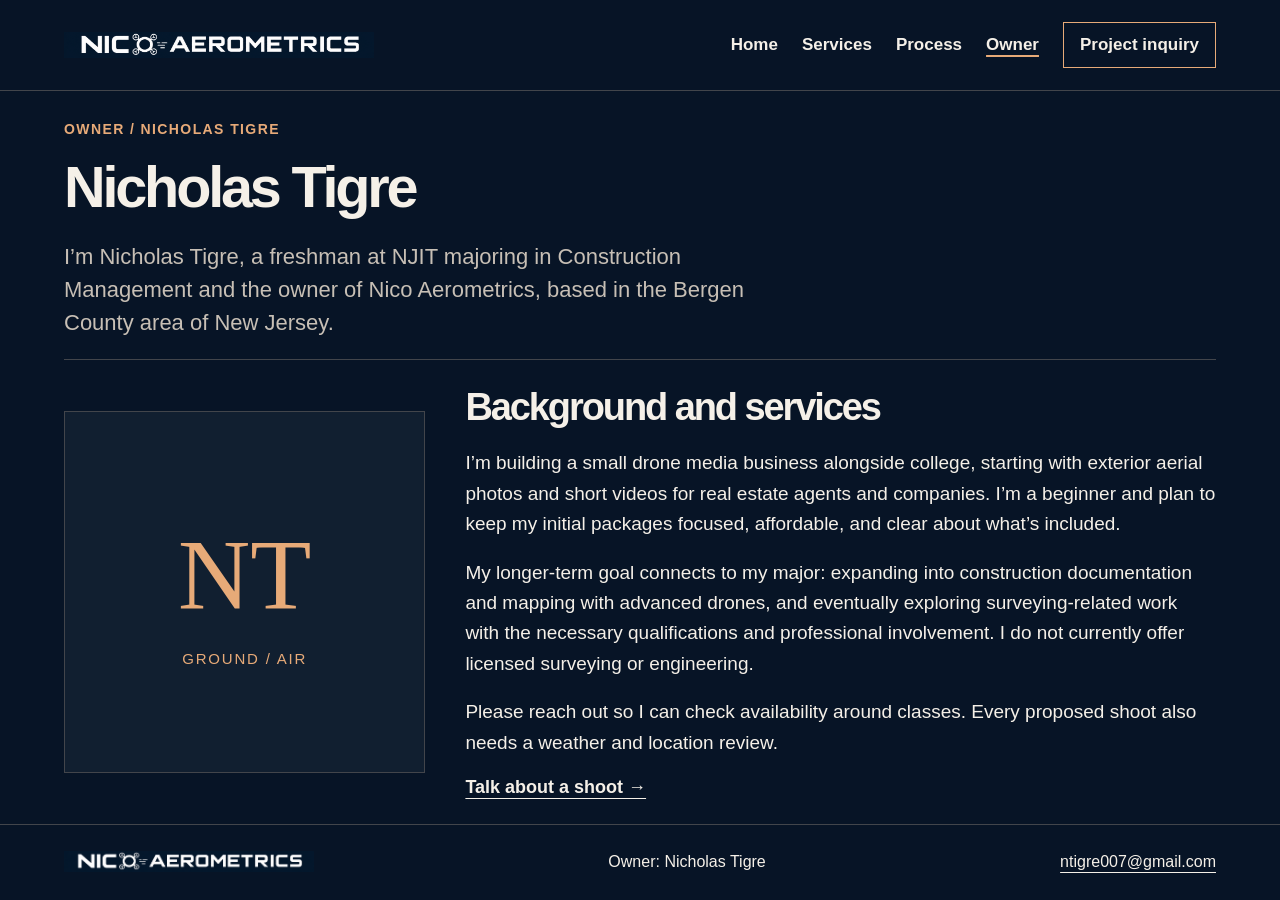
==== commit 4703d6e8: "Publish interactive media packages with mobile styling and brand icons" ====
--- a/about.html
+++ b/about.html
@@ -5,6 +5,7 @@
 <meta name="viewport" content="width=device-width, initial-scale=1.0">
 <meta name="description" content="Meet Nicholas Tigre, an NJIT freshman majoring in Construction Management.">
 <title>Owner | Nico Aerometrics</title>
+<link rel="icon" href="favicon.ico" sizes="48x48"><link rel="icon" type="image/png" href="assets/favicon-48.png" sizes="48x48"><link rel="apple-touch-icon" href="assets/apple-touch-icon.png" sizes="180x180">
 <link rel="stylesheet" href="styles.css">
 <script src="script.js" defer></script>
 </head>
--- a/styles.css
+++ b/styles.css
@@ -13,3 +13,12 @@
 
 /* Compact inquiry: no empty introductory column. */
 .inquiry-layout{display:block;max-width:900px;margin-inline:auto;padding-top:22px}#inquiry-form{display:grid;grid-template-columns:repeat(2,minmax(0,1fr));gap:16px 24px}.form-field{min-width:0}.form-field input,.form-field select,.form-field textarea{margin-bottom:0}.form-wide,.form-note,#message-result,#form-status,#inquiry-form>noscript{grid-column:1/-1}.form-note{font-size:17px;color:var(--muted);margin:0}#inquiry-form>.button{justify-self:start}.contact-section{column-gap:24px}.contact-section h2{font-size:36px}.actions{margin-top:18px}.section-heading{margin-bottom:18px}@media(max-width:600px){#inquiry-form{grid-template-columns:1fr;gap:16px}.hero-content h1{font-size:44px}}
+
+/* Visual service selection and compact listing-media comparison. */
+h1,h2{font-family:'Segoe UI',Arial,sans-serif;font-weight:650;letter-spacing:-.055em}h1{font-size:clamp(38px,4.5vw,62px)}h2{font-size:clamp(28px,3vw,38px)}.home-sections{max-width:1360px}.home-sections>section{padding:32px 0}.booking-heading{display:grid;grid-template-columns:1.25fr 1fr;align-items:center;gap:32px;margin-bottom:24px}.booking-heading h1{margin:0}.booking-heading .lead{font-size:21px;line-height:1.5;margin-bottom:12px}.picker-label{display:flex;justify-content:space-between;align-items:center;gap:16px;margin:0 0 14px}.picker-label h2{font-size:24px;letter-spacing:-.025em;margin:0}.picker-label>span{font-size:16px;color:var(--muted)}.service-picker{display:grid;grid-template-columns:repeat(4,minmax(0,1fr));gap:14px}.service-choice{position:relative;display:block;padding:0;background:var(--panel);color:var(--ink);border:1px solid #58606b;border-radius:12px;overflow:hidden;text-align:left;cursor:pointer;min-width:0}.service-choice[aria-pressed=true]{border:2px solid var(--orange);box-shadow:0 0 0 3px #e7aa7820}.choice-image{display:block;position:relative;height:115px;overflow:hidden}.choice-image img{display:block;width:100%;height:100%;object-fit:cover;opacity:.76}.service-choice:nth-child(2) img{object-position:80% 60%;transform:scale(1.18)}.service-choice:nth-child(3) img{object-position:10% 80%}.choice-mark{position:absolute;left:12px;top:12px;display:grid;place-items:center;width:38px;height:38px;border:1px solid #ffffff85;background:#071426cc;color:#fff;border-radius:50%;font-size:25px}.choice-copy{display:block;padding:16px 32px 16px 14px}.choice-copy strong{display:block;font-size:18px;line-height:1.25;margin-bottom:6px}.choice-copy>span{font-size:17px;color:var(--orange)}.choice-arrow{position:absolute;right:13px;bottom:18px;color:var(--orange);font-size:22px}.stock-note{font-size:14px;color:var(--muted);margin:10px 0 18px}.package-panels{border:1px solid var(--line);background:var(--panel);border-radius:12px;overflow:hidden}.package-panel{padding:24px;display:grid;grid-template-columns:1.5fr 1fr;gap:24px;align-items:center}.package-panel+.package-panel{border-top:1px solid var(--line)}.package-panel h3{font-size:28px;margin:0 0 12px}.package-panel .eyebrow{margin-bottom:8px}.package-panel p{font-size:18px;line-height:1.5}.included-list{list-style:none;padding:0;margin:0;display:flex;gap:10px 20px;flex-wrap:wrap;font-size:16px;color:var(--muted)}.included-list li:before{content:'✓';color:var(--orange);margin-right:8px}.package-action{display:flex;flex-direction:column;align-items:flex-start;gap:12px;border-left:1px solid var(--line);padding-left:24px}.package-action .package-price{font-size:30px;font-weight:650;color:var(--orange);margin:0}.package-action .text-link{font-size:16px}.add-on-picker{margin:20px 0 0;border:0;padding:0;display:flex;gap:12px;flex-wrap:wrap}.add-on-picker legend{font-size:18px;font-weight:600;margin-bottom:12px}.add-on-picker legend span{font-size:16px;color:var(--muted);font-weight:400}.add-on-picker label{display:flex;align-items:center;gap:9px;font-size:16px;font-weight:400;border:1px solid var(--line);border-radius:24px;padding:10px 16px;margin:0;cursor:pointer}.add-on-picker label:has(input:checked){background:var(--panel);border-color:var(--orange)}.add-on-picker input{width:18px;height:18px;margin:0;accent-color:var(--orange)}.add-on-picker .caption{flex-basis:100%;margin:0;font-size:15px}.media-benefits{border-top:1px solid var(--line)}.media-benefits .section-heading>p{max-width:310px;font-size:18px;margin:0;color:var(--muted)}.benefit-grid{display:grid;grid-template-columns:1.8fr 1fr;gap:22px}.comparison-widget{background:#ede7dc;color:#172437;border-radius:14px;overflow:hidden;min-width:0}.view-switch{display:flex;padding:12px;gap:8px;background:#dfd7cb}.view-switch button{flex:1;border:1px solid #bcb2a5;background:transparent;color:#172437;border-radius:8px;padding:12px 8px;font-size:16px;cursor:pointer;font-weight:600}.view-switch button[aria-pressed=true]{background:#172437;color:#fff9ef;border-color:#172437}.comparison-panels img{width:100%;height:auto;max-height:280px;display:block;object-fit:contain}.view-description{padding:8px 24px 16px}.view-description h3{font-size:24px;margin:0 0 8px}.view-description p{font-size:17px;margin:0;line-height:1.5}.diagram-note{font-size:13px;padding:0 24px 16px;margin:0;color:#505760}.evidence-card{border:1px solid var(--line);border-radius:14px;padding:24px;background:var(--panel);display:flex;flex-direction:column;align-items:flex-start;justify-content:center}.evidence-card h3{font-size:23px;margin:14px 0 10px}.evidence-card p,.evidence-card a{font-size:16px;line-height:1.5}.evidence-card .eyebrow{font-size:13px}.stat-ring{width:136px;height:136px;display:grid;place-items:center;border-radius:50%;background:conic-gradient(var(--orange) 0 48%,#42505b 48% 100%);position:relative}.stat-ring:before{content:'';position:absolute;inset:10px;border-radius:50%;background:var(--panel)}.stat-ring strong{position:relative;font-size:42px;font-weight:650}.stat-ring strong span{font-size:25px}.evidence-card .evidence-limit{border-top:1px solid var(--line);padding-top:14px;margin:16px 0 0;font-size:14px;color:var(--muted)}.listing-guide{display:grid;grid-template-columns:.85fr 1.3fr;gap:36px;border-top:1px solid var(--line)}.listing-guide>div>p:not(.eyebrow){font-size:18px;color:var(--muted)}.faq-list details{border-bottom:1px solid var(--line)}.faq-list summary{font-size:18px;font-weight:600;cursor:pointer;padding:16px 24px 16px 0}.faq-list details p{font-size:17px;color:var(--muted);padding:0 0 12px}.contact-bar{display:flex;align-items:center;justify-content:space-between;gap:24px;border-top:1px solid var(--line)}.contact-bar h2{font-size:28px;margin-bottom:8px}.contact-bar p{font-size:16px;color:var(--muted);margin:0}.contact-bar .contact-email{font-size:clamp(20px,2.5vw,30px)}.button{border-radius:8px}.button:hover{box-shadow:0 5px 18px #0005}.view-switch button:focus-visible{outline-color:#834d29}.service-choice:hover{border-color:var(--orange)}
+@media(prefers-reduced-motion:no-preference){.service-choice,.button{transition:transform .18s ease,box-shadow .18s ease,border-color .18s ease}.service-choice:hover{transform:translateY(-4px)}.service-choice:active,.button:active{transform:translateY(1px)}}
+@media(max-width:950px){.choice-copy strong{font-size:17px}.package-panel{grid-template-columns:1.2fr 1fr}.benefit-grid{grid-template-columns:1.4fr 1fr}.package-action .button{font-size:16px;padding:14px}}
+@media(max-width:700px){.home-sections>section{padding:24px 0}.booking-heading{grid-template-columns:1fr;gap:14px;margin-bottom:22px}.booking-heading h1{font-size:42px}.booking-heading .lead{font-size:19px}.picker-label{align-items:flex-start;flex-direction:column;gap:6px}.picker-label>span{font-size:15px}.service-picker{grid-template-columns:repeat(2,minmax(0,1fr));gap:12px}.choice-image{height:90px}.choice-copy{padding:12px 28px 12px 12px}.choice-copy strong{font-size:17px}.choice-copy>span{font-size:16px}.choice-mark{width:30px;height:30px;font-size:20px;left:10px;top:10px}.package-panel,.benefit-grid,.listing-guide{grid-template-columns:1fr;gap:20px}.package-panel{padding:20px}.package-action{border-left:0;border-top:1px solid var(--line);padding:16px 0 0;align-items:stretch}.package-action .button{font-size:17px}.evidence-card{display:grid;grid-template-columns:100px 1fr;gap:0 18px;padding:20px}.stat-ring{width:100px;height:100px;grid-column:1;grid-row:2/5}.stat-ring strong{font-size:32px}.evidence-card>.eyebrow,.evidence-card>.evidence-limit{grid-column:1/-1}.evidence-card h3{font-size:20px;margin-top:0}.evidence-card>p:not(.eyebrow):not(.evidence-limit),.evidence-card>a{grid-column:2}.view-switch{gap:5px;padding:9px}.view-switch button{font-size:14px;padding:11px 5px}.view-description{padding:8px 18px 14px}.diagram-note{padding-inline:18px}.contact-bar{align-items:flex-start;flex-direction:column;gap:12px}.listing-guide{gap:18px}.add-on-picker label{font-size:15px;padding:9px 12px}.included-list{display:block}.included-list li{margin-top:6px}}
+
+/* Phone ergonomics: readable fields, tappable controls, flexible narrow layouts. */
+input,select,textarea{font-size:18px}.menu-toggle,.secondary-button,.view-switch button,.faq-list summary{min-height:44px}.booking-heading>div,.package-panel>div,.benefit-grid>*,.listing-guide>*{min-width:0}.button{white-space:normal;text-align:center}.contact-email{word-break:normal;overflow-wrap:anywhere}@media(max-width:380px){.service-picker{gap:9px}.choice-copy{padding-right:22px}.choice-copy strong{font-size:16px}.choice-arrow{right:8px;font-size:19px}.booking-heading h1{font-size:36px}.view-switch button{font-size:13px}.evidence-card{grid-template-columns:84px 1fr;gap:0 12px}.stat-ring{width:84px;height:84px}.stat-ring strong{font-size:28px}.evidence-card h3{font-size:18px}.add-on-picker label{max-width:100%}}
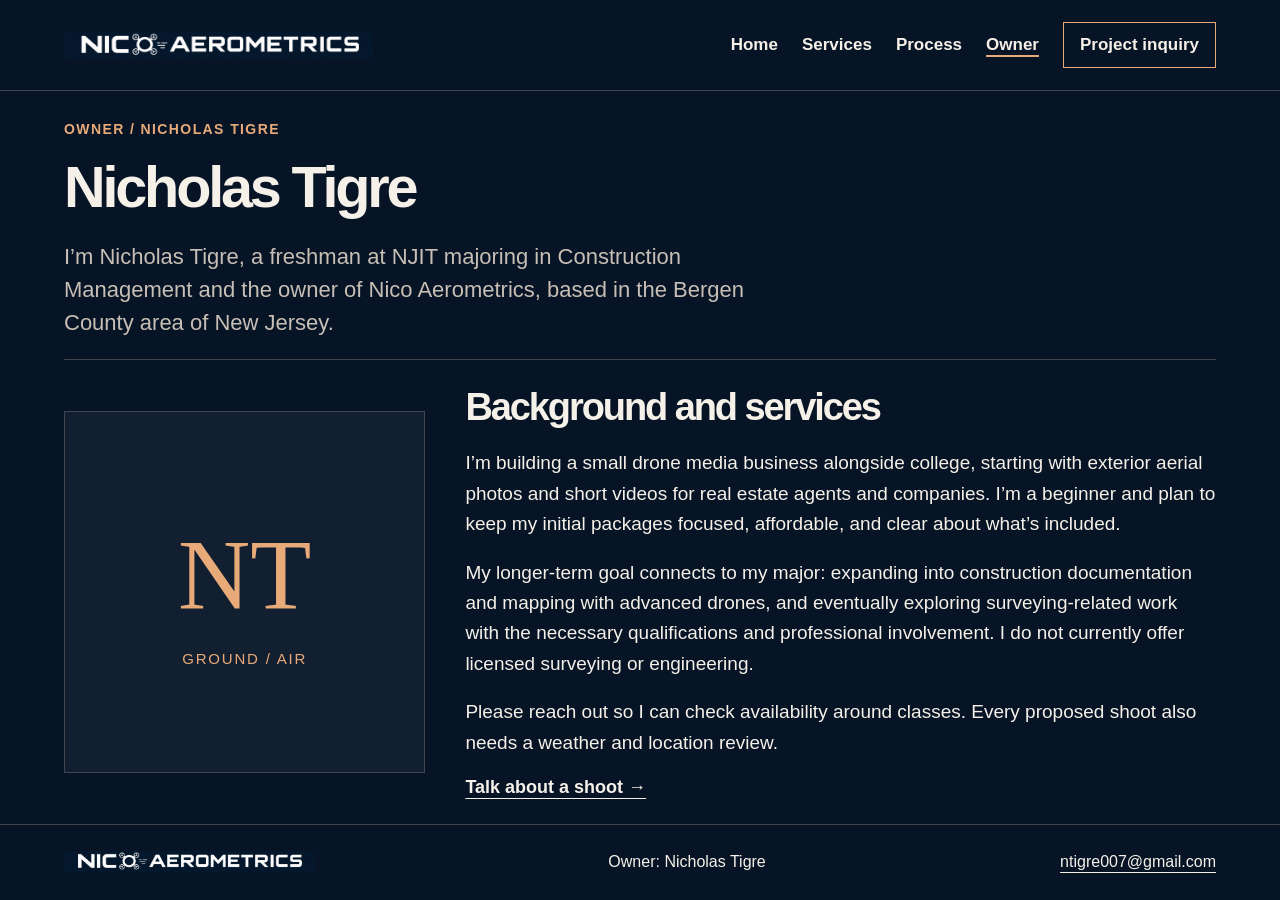
==== commit acff80bd: "Improve image loading and eliminate startup layout shifts" ====
--- a/about.html
+++ b/about.html
@@ -6,13 +6,13 @@
 <meta name="description" content="Meet Nicholas Tigre, an NJIT freshman majoring in Construction Management.">
 <title>Owner | Nico Aerometrics</title>
 <link rel="icon" href="favicon.ico" sizes="48x48"><link rel="icon" type="image/png" href="assets/favicon-48.png" sizes="48x48"><link rel="apple-touch-icon" href="assets/apple-touch-icon.png" sizes="180x180">
-<link rel="stylesheet" href="styles.css">
-<script src="script.js" defer></script>
+<link rel="stylesheet" href="styles.css?v=perf-20261029">
+<script src="script.js?v=perf-20261029"></script>
 </head>
 <body>
 <a class="skip-link" href="#main-content">Skip to main content</a>
-<header class="site-header"><div class="header-inner"><a class="brand brand-logo" href="index.html"><img src="assets/nico-aerometrics-logo.png" alt="Nico Aerometrics — Home" width="2172" height="724"></a><button id="menu-toggle" class="menu-toggle" aria-expanded="false" aria-controls="main-nav" hidden>Menu</button><nav id="main-nav" aria-label="Main navigation"><ul><li><a href="index.html">Home</a></li><li><a href="projects.html">Services</a></li><li><a href="skills.html">Process</a></li><li><a href="about.html" aria-current="page">Owner</a></li><li><a href="contact.html">Project inquiry</a></li></ul></nav></div></header>
+<header class="site-header"><div class="header-inner"><a class="brand brand-logo" href="index.html"><picture><source type="image/webp" srcset="assets/nico-logo-744.webp 744w, assets/nico-logo-1488.webp 1488w" sizes="(max-width: 380px) 190px, (max-width: 1100px) 260px, 310px"><img src="assets/nico-aerometrics-logo.png" alt="Nico Aerometrics — Home" width="2172" height="724" decoding="async" loading="eager" fetchpriority="high"></picture></a><button id="menu-toggle" class="menu-toggle" aria-expanded="false" aria-controls="main-nav" hidden>Menu</button><nav id="main-nav" aria-label="Main navigation"><ul><li><a href="index.html">Home</a></li><li><a href="projects.html">Services</a></li><li><a href="skills.html">Process</a></li><li><a href="about.html" aria-current="page">Owner</a></li><li><a href="contact.html">Project inquiry</a></li></ul></nav></div></header>
 <main id="main-content" tabindex="-1"><section class="page-intro"><p class="eyebrow">OWNER / NICHOLAS TIGRE</p><h1>Nicholas Tigre</h1><p class="lead">I’m Nicholas Tigre, a freshman at NJIT majoring in Construction Management and the owner of Nico Aerometrics, based in the Bergen County area of New Jersey.</p></section><section class="owner-layout"><div class="owner-mark" aria-hidden="true">NT<span>GROUND / AIR</span></div><div><h2>Background and services</h2><p>I’m building a small drone media business alongside college, starting with exterior aerial photos and short videos for real estate agents and companies. I’m a beginner and plan to keep my initial packages focused, affordable, and clear about what’s included.</p><p>My longer-term goal connects to my major: expanding into construction documentation and mapping with advanced drones, and eventually exploring surveying-related work with the necessary qualifications and professional involvement. I do not currently offer licensed surveying or engineering.</p><p>Please reach out so I can check availability around classes. Every proposed shoot also needs a weather and location review.</p><a class="text-link" href="contact.html">Talk about a shoot →</a></div></section></main>
-<footer class="site-footer"><a class="brand brand-logo" href="index.html"><img src="assets/nico-aerometrics-logo.png" alt="Nico Aerometrics — Home" width="2172" height="724"></a><p>Owner: Nicholas Tigre</p><p><a href="mailto:ntigre007@gmail.com">ntigre007@gmail.com</a></p></footer>
+<footer class="site-footer"><a class="brand brand-logo" href="index.html"><picture><source type="image/webp" srcset="assets/nico-logo-744.webp 744w, assets/nico-logo-1488.webp 1488w" sizes="250px"><img src="assets/nico-aerometrics-logo.png" alt="Nico Aerometrics — Home" width="2172" height="724" decoding="async" loading="lazy" fetchpriority="low"></picture></a><p>Owner: Nicholas Tigre</p><p><a href="mailto:ntigre007@gmail.com">ntigre007@gmail.com</a></p></footer>
 </body>
 </html>
--- a/styles.css
+++ b/styles.css
@@ -22,3 +22,6 @@
 
 /* Phone ergonomics: readable fields, tappable controls, flexible narrow layouts. */
 input,select,textarea{font-size:18px}.menu-toggle,.secondary-button,.view-switch button,.faq-list summary{min-height:44px}.booking-heading>div,.package-panel>div,.benefit-grid>*,.listing-guide>*{min-width:0}.button{white-space:normal;text-align:center}.contact-email{word-break:normal;overflow-wrap:anywhere}@media(max-width:380px){.service-picker{gap:9px}.choice-copy{padding-right:22px}.choice-copy strong{font-size:16px}.choice-arrow{right:8px;font-size:19px}.booking-heading h1{font-size:36px}.view-switch button{font-size:13px}.evidence-card{grid-template-columns:84px 1fr;gap:0 12px}.stat-ring{width:84px;height:84px}.stat-ring strong{font-size:28px}.evidence-card h3{font-size:18px}.add-on-picker label{max-width:100%}}
+
+/* Match the final enhanced layout before first paint, avoiding startup shifts. */
+.js .service-picker[hidden]{display:grid!important}.js .view-switch[hidden],.js .add-on-picker[hidden]{display:flex!important}.js .package-panels:not(.is-ready) [data-package]:not([data-package="photos"]),.js .comparison-panels:not(.is-ready) [data-view]:not([data-view="ground"]){display:none}@media(max-width:900px){.js #menu-toggle[hidden]{display:block!important}.js .site-header:not(.js-menu) nav{display:none}}
